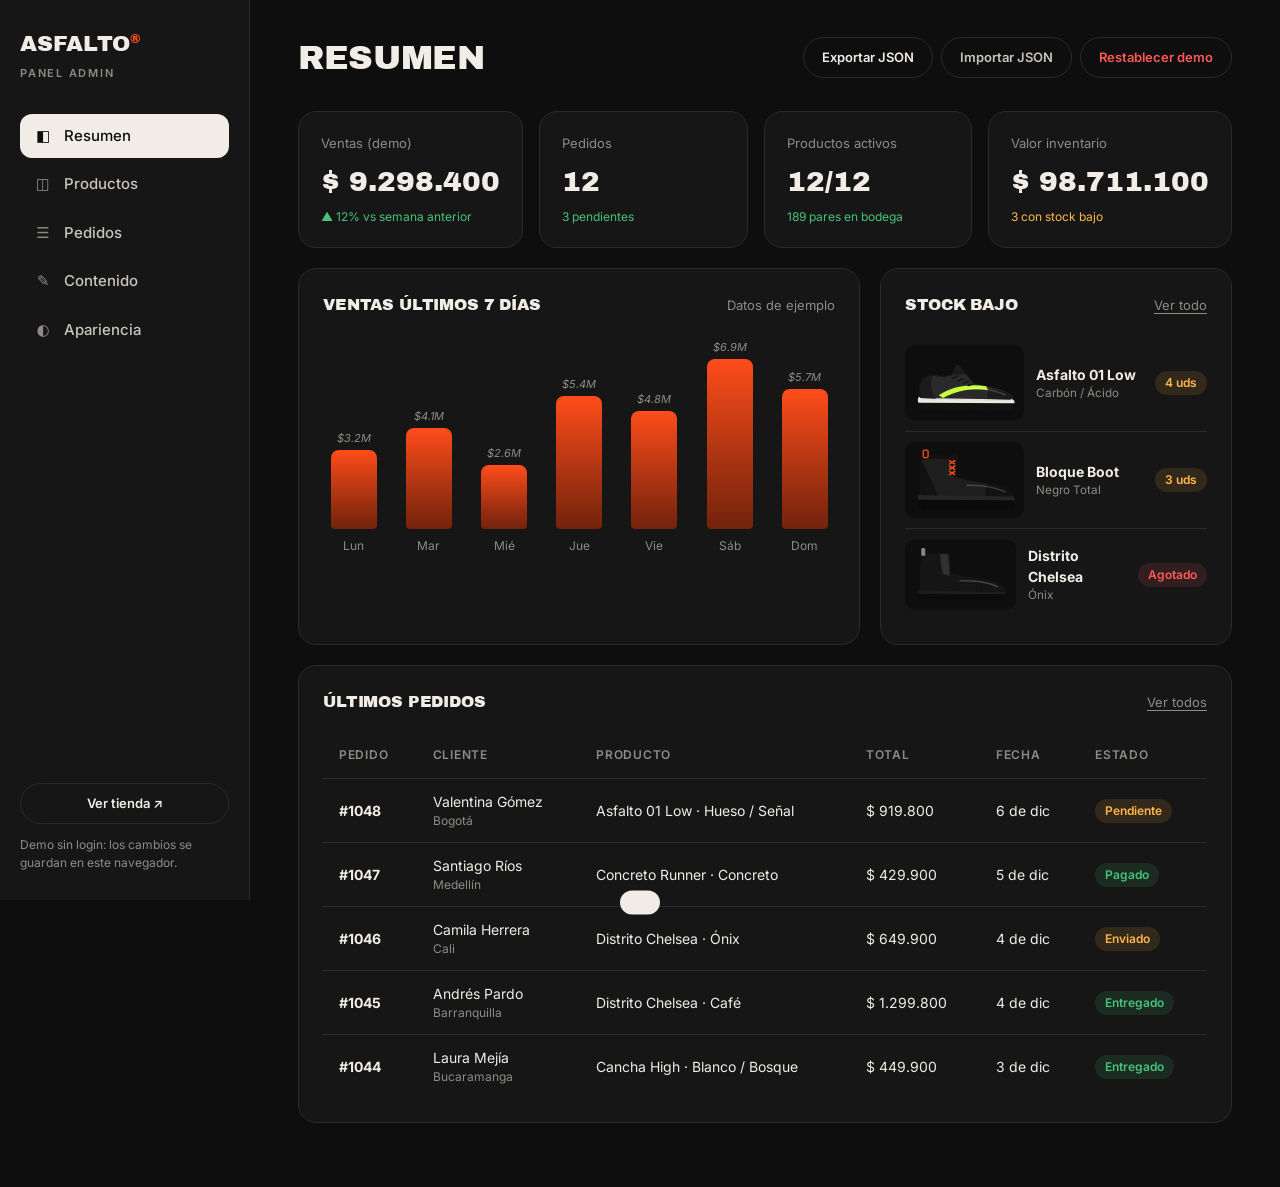
==== admin/index.html @ 57d7c0d7 "Tienda ASFALTO: catálogo, carrito y panel admin demo Tienda estática de calzado urbano con precios e" ====
<!doctype html>
<html lang="es">
<head>
  <meta charset="utf-8">
  <meta name="viewport" content="width=device-width, initial-scale=1">
  <title>Panel admin — ASFALTO</title>
  <meta name="robots" content="noindex">
  <link rel="preconnect" href="https://fonts.googleapis.com">
  <link href="https://fonts.googleapis.com/css2?family=Archivo+Black&family=Inter:wght@400;500;600;700&display=swap" rel="stylesheet">
  <link rel="stylesheet" href="admin.css">
</head>
<body>
  <aside class="side">
    <a href="../" class="logo" id="brandLogo">ASFALTO<span>®</span></a>
    <span class="side-tag">Panel admin</span>
    <nav class="side-nav" id="sideNav">
      <button data-view="dash" aria-current="true"><i>◧</i>Resumen</button>
      <button data-view="products"><i>◫</i>Productos</button>
      <button data-view="orders"><i>☰</i>Pedidos</button>
      <button data-view="content"><i>✎</i>Contenido</button>
      <button data-view="look"><i>◐</i>Apariencia</button>
    </nav>
    <div class="side-foot">
      <a href="../" target="_blank" class="btn btn-ghost full">Ver tienda ↗</a>
      <p>Demo sin login: los cambios se guardan en este navegador.</p>
    </div>
  </aside>

  <div class="main">
    <header class="top">
      <h1 id="viewTitle">Resumen</h1>
      <div class="top-actions">
        <button class="btn btn-ghost" id="exportBtn">Exportar JSON</button>
        <label class="btn btn-ghost">Importar JSON<input type="file" id="importFile" accept="application/json" hidden></label>
        <button class="btn btn-ghost danger" id="resetBtn">Restablecer demo</button>
      </div>
    </header>

    <!-- Resumen -->
    <section class="view" id="view-dash">
      <div class="kpis" id="kpis"></div>
      <div class="two">
        <div class="panel">
          <div class="panel-head"><h2>Ventas últimos 7 días</h2><span class="muted small">Datos de ejemplo</span></div>
          <div class="bars" id="salesChart"></div>
        </div>
        <div class="panel">
          <div class="panel-head"><h2>Stock bajo</h2><button class="link" data-view="products">Ver todo</button></div>
          <ul class="mini-list" id="lowStock"></ul>
        </div>
      </div>
      <div class="panel">
        <div class="panel-head"><h2>Últimos pedidos</h2><button class="link" data-view="orders">Ver todos</button></div>
        <div class="table-wrap"><table class="table" id="recentOrders"></table></div>
      </div>
    </section>

    <!-- Productos -->
    <section class="view" id="view-products" hidden>
      <div class="toolbar">
        <input type="search" id="pSearch" placeholder="Buscar producto, color o material">
        <select id="pCatFilter"><option value="">Todas las categorías</option></select>
        <button class="btn btn-primary" id="newProduct">+ Nuevo producto</button>
      </div>
      <div class="panel flush"><div class="table-wrap"><table class="table" id="productTable"></table></div></div>
    </section>

    <!-- Pedidos -->
    <section class="view" id="view-orders" hidden>
      <div class="panel flush"><div class="table-wrap"><table class="table" id="orderTable"></table></div></div>
      <p class="muted small note">Pedidos de demostración. Con una pasarela real (Wompi, PayU, Mercado Pago) llegarían aquí automáticamente.</p>
    </section>

    <!-- Contenido -->
    <section class="view" id="view-content" hidden>
      <form class="panel form" id="contentForm">
        <h2>Barra de anuncio</h2>
        <label>Texto<input name="announce"></label>
        <div class="row">
          <label>Envío gratis desde (COP)<input name="freeShip" type="number" min="0" step="1000"></label>
          <label>Cuotas sin interés<input name="installments" type="number" min="1" max="36"></label>
        </div>

        <h2>Portada (hero)</h2>
        <label>Texto pequeño superior<input name="heroEyebrow"></label>
        <label>Título <small>Encierra una palabra entre *asteriscos* para resaltarla</small><input name="heroTitle"></label>
        <label>Descripción<textarea name="heroLead" rows="3"></textarea></label>
        <label>Producto destacado<select name="heroProduct" class="product-select"></select></label>

        <h2>Bloque editorial</h2>
        <label>Texto pequeño superior<input name="editorialEyebrow"></label>
        <label>Título<input name="editorialTitle"></label>
        <label>Texto<textarea name="editorialText" rows="3"></textarea></label>
        <label>Producto<select name="editorialProduct" class="product-select"></select></label>

        <h2>Footer</h2>
        <label>Descripción de marca<textarea name="footerText" rows="2"></textarea></label>
        <div class="form-actions"><button class="btn btn-primary">Guardar contenido</button></div>
      </form>
    </section>

    <!-- Apariencia -->
    <section class="view" id="view-look" hidden>
      <form class="panel form" id="lookForm">
        <h2>Marca</h2>
        <label>Nombre de la tienda<input name="brand" required></label>
        <h2>Color de acento</h2>
        <div class="accent-row">
          <input type="color" name="accent" id="accentInput">
          <div class="presets" id="presets"></div>
        </div>
        <div class="accent-preview" id="accentPreview">
          <span class="ap-bar">Barra de anuncio</span>
          <span class="ap-btn">Comprar ahora</span>
          <span class="ap-badge">-20%</span>
        </div>
        <div class="form-actions"><button class="btn btn-primary">Guardar apariencia</button></div>
      </form>
    </section>
  </div>

  <!-- Editor de producto -->
  <dialog class="editor" id="editor">
    <form id="productForm">
      <header class="editor-head">
        <h2 id="editorTitle">Editar producto</h2>
        <button type="button" class="x" data-close aria-label="Cerrar">✕</button>
      </header>
      <div class="editor-body">
        <div class="editor-preview">
          <div class="preview-art" id="previewArt"></div>
          <p class="preview-name" id="previewName"></p>
          <p class="preview-price" id="previewPrice"></p>
          <label class="switch"><input type="checkbox" name="active"> Visible en la tienda</label>
        </div>
        <div class="editor-fields">
          <fieldset>
            <legend>Información</legend>
            <div class="row">
              <label>Nombre<input name="name" required></label>
              <label>Color / variante<input name="colorway" required></label>
            </div>
            <div class="row">
              <label>Categoría<select name="cat"><option value="tenis">Tenis</option><option value="altos">Altos</option><option value="botas">Botas</option><option value="chelsea">Chelsea</option></select></label>
              <label>Etiqueta <small>opcional</small><input name="tag" placeholder="Nuevo, Drop 07…"></label>
            </div>
            <label>Descripción<textarea name="desc" rows="3"></textarea></label>
            <label>Materiales<input name="material" placeholder="Cuero plena flor · suela de caucho"></label>
          </fieldset>

          <fieldset>
            <legend>Precio e inventario</legend>
            <div class="row three">
              <label>Precio (COP)<input name="price" type="number" min="0" step="100" required></label>
              <label>Precio anterior <small>oferta</small><input name="was" type="number" min="0" step="100"></label>
              <label>Stock<input name="stock" type="number" min="0" required></label>
            </div>
            <p class="field-label">Tallas disponibles (COL)</p>
            <div class="size-picks" id="sizePicks"></div>
          </fieldset>

          <fieldset>
            <legend>Imagen</legend>
            <div class="row">
              <label>Subir foto <small>PNG sin fondo ideal</small><input type="file" id="imgFile" accept="image/*"></label>
              <label>…o URL de imagen<input name="img" placeholder="https://…/zapato.png"></label>
            </div>
            <button type="button" class="link" id="clearImg">Quitar imagen y usar ilustración</button>
            <div class="row">
              <label>Silueta de ilustración<select name="type"><option value="low">Tenis bajo</option><option value="high">Tenis alto</option><option value="boot">Bota</option><option value="chelsea">Chelsea</option></select></label>
            </div>
            <p class="field-label">Colores de la ilustración</p>
            <div class="colors" id="colorPicks"></div>
          </fieldset>

          <fieldset>
            <legend>Reseñas</legend>
            <div class="row">
              <label>Calificación<input name="rating" type="number" min="0" max="5" step="0.1"></label>
              <label>Nº de reseñas<input name="reviews" type="number" min="0"></label>
            </div>
          </fieldset>
        </div>
      </div>
      <footer class="editor-foot">
        <button type="button" class="btn btn-ghost danger" id="deleteProduct">Eliminar</button>
        <span class="spacer"></span>
        <button type="button" class="btn btn-ghost" data-close>Cancelar</button>
        <button class="btn btn-primary">Guardar producto</button>
      </footer>
    </form>
  </dialog>

  <div class="toast" id="toast" role="status"></div>

  <script src="../data.js"></script>
  <script src="../shoes.js"></script>
  <script src="admin.js"></script>
</body>
</html>
---- admin/admin.css ----
:root {
  --bg: #0e0e0e;
  --surface: #161616;
  --surface-2: #1f1f1f;
  --line: #2a2a2a;
  --ink: #f1ede6;
  --muted: #8f8b84;
  --accent: #ff4d1a;
  --ok: #46c37b;
  --warn: #ffb648;
  --danger: #ff5a5a;
  --display: 'Archivo Black', Impact, sans-serif;
  --body: 'Inter', system-ui, sans-serif;
}
* { box-sizing: border-box; margin: 0; padding: 0; }
body { display: grid; grid-template-columns: 250px 1fr; min-height: 100vh; background: var(--bg); color: var(--ink); font: 400 15px/1.5 var(--body); -webkit-font-smoothing: antialiased; }
a { color: inherit; text-decoration: none; }
button, input, select, textarea { font: inherit; color: inherit; }
button { background: none; border: 0; cursor: pointer; }
ul { list-style: none; }
h1, h2 { font-family: var(--display); font-weight: 400; text-transform: uppercase; letter-spacing: -.01em; }
.muted { color: var(--muted); }
.small { font-size: 13px; }
:focus-visible { outline: 2px solid var(--accent); outline-offset: 2px; }

.btn { display: inline-flex; align-items: center; justify-content: center; gap: 6px; padding: 10px 18px; border-radius: 999px; font-size: 13px; font-weight: 600; white-space: nowrap; transition: border-color .2s, opacity .2s; }
.btn-primary { background: var(--accent); color: #0e0e0e; }
.btn-primary:hover { opacity: .9; }
.btn-ghost { border: 1px solid var(--line); cursor: pointer; }
.btn-ghost:hover { border-color: var(--ink); }
.danger { color: var(--danger); }
.full { width: 100%; }
.link { color: var(--muted); font-size: 13px; text-decoration: underline; text-underline-offset: 3px; }
.link:hover { color: var(--ink); }

/* Sidebar */
.side { position: sticky; top: 0; height: 100vh; display: flex; flex-direction: column; padding: 28px 20px; border-right: 1px solid var(--line); background: var(--surface); }
.logo { font-family: var(--display); font-size: 22px; }
.logo span { color: var(--accent); font-size: .6em; vertical-align: super; }
.side-tag { font-size: 11px; font-weight: 600; letter-spacing: .16em; text-transform: uppercase; color: var(--muted); margin: 4px 0 32px; }
.side-nav { display: flex; flex-direction: column; gap: 4px; }
.side-nav button { display: flex; align-items: center; gap: 12px; padding: 11px 14px; border-radius: 12px; text-align: left; font-weight: 500; color: #c9c5be; }
.side-nav button i { font-style: normal; width: 18px; text-align: center; color: var(--muted); }
.side-nav button:hover { background: var(--surface-2); }
.side-nav button[aria-current="true"] { background: var(--ink); color: #0e0e0e; }
.side-nav button[aria-current="true"] i { color: #0e0e0e; }
.side-foot { margin-top: auto; display: grid; gap: 12px; }
.side-foot p { font-size: 12px; color: var(--muted); }

/* Main */
.main { min-width: 0; padding: 32px clamp(20px, 4vw, 48px) 64px; }
.top { display: flex; justify-content: space-between; align-items: center; gap: 16px; flex-wrap: wrap; margin-bottom: 28px; }
.top h1 { font-size: 34px; }
.top-actions { display: flex; gap: 8px; flex-wrap: wrap; }
.view { display: grid; gap: 20px; }
.view[hidden] { display: none; }
.panel { padding: 24px; border-radius: 18px; background: var(--surface); border: 1px solid var(--line); min-width: 0; }
.panel.flush { padding: 0; overflow: hidden; }
.panel-head { display: flex; justify-content: space-between; align-items: baseline; margin-bottom: 18px; }
.panel h2 { font-size: 16px; }
.two { display: grid; grid-template-columns: 1.6fr 1fr; gap: 20px; }
.note { margin-top: -6px; }

/* KPIs */
.kpis { display: grid; grid-template-columns: repeat(4, 1fr); gap: 16px; }
.kpi { padding: 20px 22px; border-radius: 18px; background: var(--surface); border: 1px solid var(--line); }
.kpi span { font-size: 13px; color: var(--muted); }
.kpi b { display: block; font-family: var(--display); font-weight: 400; font-size: 28px; margin: 6px 0 2px; }
.kpi small { font-size: 12px; color: var(--ok); }
.kpi small.down { color: var(--warn); }

/* Gráfico */
.bars { display: flex; align-items: flex-end; gap: 14px; height: 220px; padding-top: 20px; }
.bar { flex: 1; display: flex; flex-direction: column; align-items: center; gap: 8px; height: 100%; justify-content: flex-end; }
.bar i { display: block; width: 100%; max-width: 46px; border-radius: 8px 8px 4px 4px; background: linear-gradient(var(--accent), color-mix(in srgb, var(--accent) 45%, #000)); position: relative; }
.bar i::after { content: attr(data-v); position: absolute; top: -20px; left: 50%; transform: translateX(-50%); font-size: 11px; color: var(--muted); white-space: nowrap; }
.bar span { font-size: 12px; color: var(--muted); }

.mini-list li { display: flex; align-items: center; gap: 12px; padding: 10px 0; border-bottom: 1px solid var(--line); font-size: 14px; }
.mini-list li:last-child { border: 0; }
.mini-list .thumb { width: 52px; }
.mini-list div { flex: 1; min-width: 0; }
.mini-list small { display: block; color: var(--muted); }

/* Tablas */
.table-wrap { overflow-x: auto; }
.table { width: 100%; border-collapse: collapse; font-size: 14px; }
.table th { text-align: left; font-size: 12px; font-weight: 600; letter-spacing: .06em; text-transform: uppercase; color: var(--muted); padding: 14px 16px; border-bottom: 1px solid var(--line); white-space: nowrap; }
.table td { padding: 12px 16px; border-bottom: 1px solid var(--line); vertical-align: middle; }
.table tr:last-child td { border-bottom: 0; }
.table tbody tr:hover { background: #1a1a1a; }
.table small { display: block; color: var(--muted); font-size: 12px; }
.thumb { width: 64px; padding: 6px; border-radius: 10px; background: var(--bg); flex: none; }
.thumb svg, .thumb img { width: 100%; display: block; }
.cell-product { display: flex; align-items: center; gap: 14px; min-width: 220px; }
.pill { display: inline-block; padding: 3px 10px; border-radius: 99px; font-size: 12px; font-weight: 600; background: var(--surface-2); white-space: nowrap; }
.pill.ok { color: var(--ok); background: rgba(70,195,123,.12); }
.pill.warn { color: var(--warn); background: rgba(255,182,72,.12); }
.pill.bad { color: var(--danger); background: rgba(255,90,90,.12); }
.actions { display: flex; gap: 6px; justify-content: flex-end; }
.actions button { padding: 6px 12px; border-radius: 8px; border: 1px solid var(--line); font-size: 12px; font-weight: 600; }
.actions button:hover { border-color: var(--ink); }
.table select { padding: 6px 10px; border-radius: 8px; background: var(--bg); border: 1px solid var(--line); font-size: 13px; }

/* Toggle */
.toggle { position: relative; width: 40px; height: 22px; border-radius: 99px; background: #3a3a3a; transition: background .2s; }
.toggle::after { content: ''; position: absolute; top: 3px; left: 3px; width: 16px; height: 16px; border-radius: 50%; background: var(--ink); transition: transform .2s; }
.toggle[aria-pressed="true"] { background: var(--ok); }
.toggle[aria-pressed="true"]::after { transform: translateX(18px); }

/* Toolbar */
.toolbar { display: flex; gap: 10px; flex-wrap: wrap; }
.toolbar input, .toolbar select { padding: 10px 16px; border-radius: 999px; border: 1px solid var(--line); background: var(--surface); font-size: 14px; }
.toolbar input { flex: 1; min-width: 200px; }

/* Formularios */
.form { display: grid; gap: 16px; max-width: 820px; }
.form h2 { font-size: 15px; margin-top: 12px; padding-top: 20px; border-top: 1px solid var(--line); }
.form h2:first-child { margin-top: 0; padding-top: 0; border: 0; }
label { display: grid; gap: 6px; font-size: 13px; font-weight: 600; color: #c9c5be; }
label small { font-weight: 400; color: var(--muted); }
input:not([type=checkbox]):not([type=color]):not([type=file]), select, textarea { width: 100%; padding: 11px 14px; border-radius: 10px; border: 1px solid var(--line); background: var(--bg); font-size: 14px; font-weight: 400; }
input:focus, select:focus, textarea:focus { outline: none; border-color: var(--ink); }
input[type=file] { font-size: 13px; font-weight: 400; color: var(--muted); }
textarea { resize: vertical; }
.row { display: grid; grid-template-columns: 1fr 1fr; gap: 14px; }
.row.three { grid-template-columns: repeat(3, 1fr); }
.form-actions { display: flex; justify-content: flex-end; padding-top: 8px; }
.field-label { font-size: 13px; font-weight: 600; color: #c9c5be; }

.accent-row { display: flex; gap: 16px; align-items: center; flex-wrap: wrap; }
input[type=color] { width: 56px; height: 56px; border: 1px solid var(--line); border-radius: 14px; background: var(--bg); padding: 4px; cursor: pointer; }
.presets { display: flex; gap: 8px; }
.presets button { width: 34px; height: 34px; border-radius: 50%; border: 2px solid var(--surface); box-shadow: 0 0 0 1px var(--line); }
.accent-preview { display: flex; gap: 12px; flex-wrap: wrap; align-items: center; padding: 20px; border-radius: 14px; background: var(--bg); }
.accent-preview span { padding: 8px 16px; font-size: 13px; font-weight: 600; color: #0e0e0e; background: var(--preview, var(--accent)); }
.ap-bar { border-radius: 6px; }
.ap-btn { border-radius: 99px; }
.ap-badge { border-radius: 99px; font-size: 11px !important; }

/* Editor de producto */
.editor { margin: auto; width: min(1100px, calc(100% - 24px)); max-height: calc(100% - 24px); border: 1px solid var(--line); border-radius: 22px; background: var(--surface); color: var(--ink); }
.editor::backdrop { background: rgba(0,0,0,.72); backdrop-filter: blur(4px); }
.editor form { display: flex; flex-direction: column; max-height: calc(100vh - 24px); }
.editor-head, .editor-foot { display: flex; align-items: center; gap: 10px; padding: 18px 24px; border-bottom: 1px solid var(--line); }
.editor-head h2 { font-size: 18px; flex: 1; }
.editor-foot { border-top: 1px solid var(--line); border-bottom: 0; }
.spacer { flex: 1; }
.x { width: 36px; height: 36px; border-radius: 50%; border: 1px solid var(--line); }
.editor-body { display: grid; grid-template-columns: 320px 1fr; overflow: auto; }
.editor-preview { position: sticky; top: 0; align-self: start; padding: 24px; display: grid; gap: 8px; }
.preview-art { display: grid; place-items: center; aspect-ratio: 1; padding: 24px; border-radius: 16px; background: radial-gradient(circle at 50% 60%, #2f2f2f, var(--bg) 75%); }
.preview-art svg, .preview-art img { width: 100%; max-height: 100%; object-fit: contain; transform: rotate(-8deg); filter: drop-shadow(0 18px 14px rgba(0,0,0,.55)); }
.preview-name { font-weight: 600; margin-top: 8px; }
.preview-price { color: var(--muted); }
.switch { display: flex; align-items: center; gap: 10px; margin-top: 8px; font-weight: 500; }
.switch input { width: 18px; height: 18px; accent-color: var(--accent); }
.editor-fields { padding: 8px 24px 24px 0; display: grid; gap: 4px; }
fieldset { border: 0; border-top: 1px solid var(--line); padding: 20px 0 8px; display: grid; gap: 14px; }
fieldset:first-child { border: 0; }
legend { font-family: var(--display); font-size: 13px; text-transform: uppercase; letter-spacing: .04em; padding-right: 10px; }
.size-picks { display: flex; flex-wrap: wrap; gap: 6px; }
.size-picks label { display: block; }
.size-picks input { position: absolute; opacity: 0; pointer-events: none; }
.size-picks span { display: grid; place-items: center; width: 46px; height: 38px; border-radius: 9px; border: 1px solid var(--line); font-weight: 500; cursor: pointer; }
.size-picks input:checked + span { background: var(--ink); color: #0e0e0e; border-color: var(--ink); }
.size-picks input:focus-visible + span { outline: 2px solid var(--accent); }
.colors { display: grid; grid-template-columns: repeat(6, 1fr); gap: 10px; }
.colors label { font-size: 11px; font-weight: 500; text-align: center; justify-items: center; }
.colors input[type=color] { width: 44px; height: 44px; border-radius: 50%; }

.toast { position: fixed; left: 50%; bottom: 24px; z-index: 50; transform: translate(-50%, 160%); padding: 12px 20px; border-radius: 999px; background: var(--ink); color: #0e0e0e; font-size: 14px; font-weight: 600; transition: transform .3s; pointer-events: none; }
.toast.show { transform: translate(-50%, 0); }
.toast.err { background: var(--danger); }

@media (max-width: 1100px) {
  .kpis { grid-template-columns: repeat(2, 1fr); }
  .two { grid-template-columns: 1fr; }
  .editor-body { grid-template-columns: 1fr; }
  .editor-preview { position: static; grid-template-columns: 140px 1fr; align-items: center; }
  .editor-preview .preview-art { grid-row: span 3; }
  .editor-fields { padding: 0 24px 24px; }
}
@media (max-width: 760px) {
  body { grid-template-columns: 1fr; }
  .side { position: sticky; z-index: 10; height: auto; padding: 14px 16px; flex-direction: row; align-items: center; gap: 12px; overflow-x: auto; }
  .side-tag, .side-foot { display: none; }
  .side-nav { flex-direction: row; }
  .side-nav button { padding: 8px 12px; white-space: nowrap; }
  .side-nav button i { display: none; }
  .main { padding: 20px 16px 48px; }
  .row, .row.three { grid-template-columns: 1fr; }
  .colors { grid-template-columns: repeat(3, 1fr); }
  .kpis { grid-template-columns: 1fr 1fr; }
  .kpi b { font-size: 20px; }
}
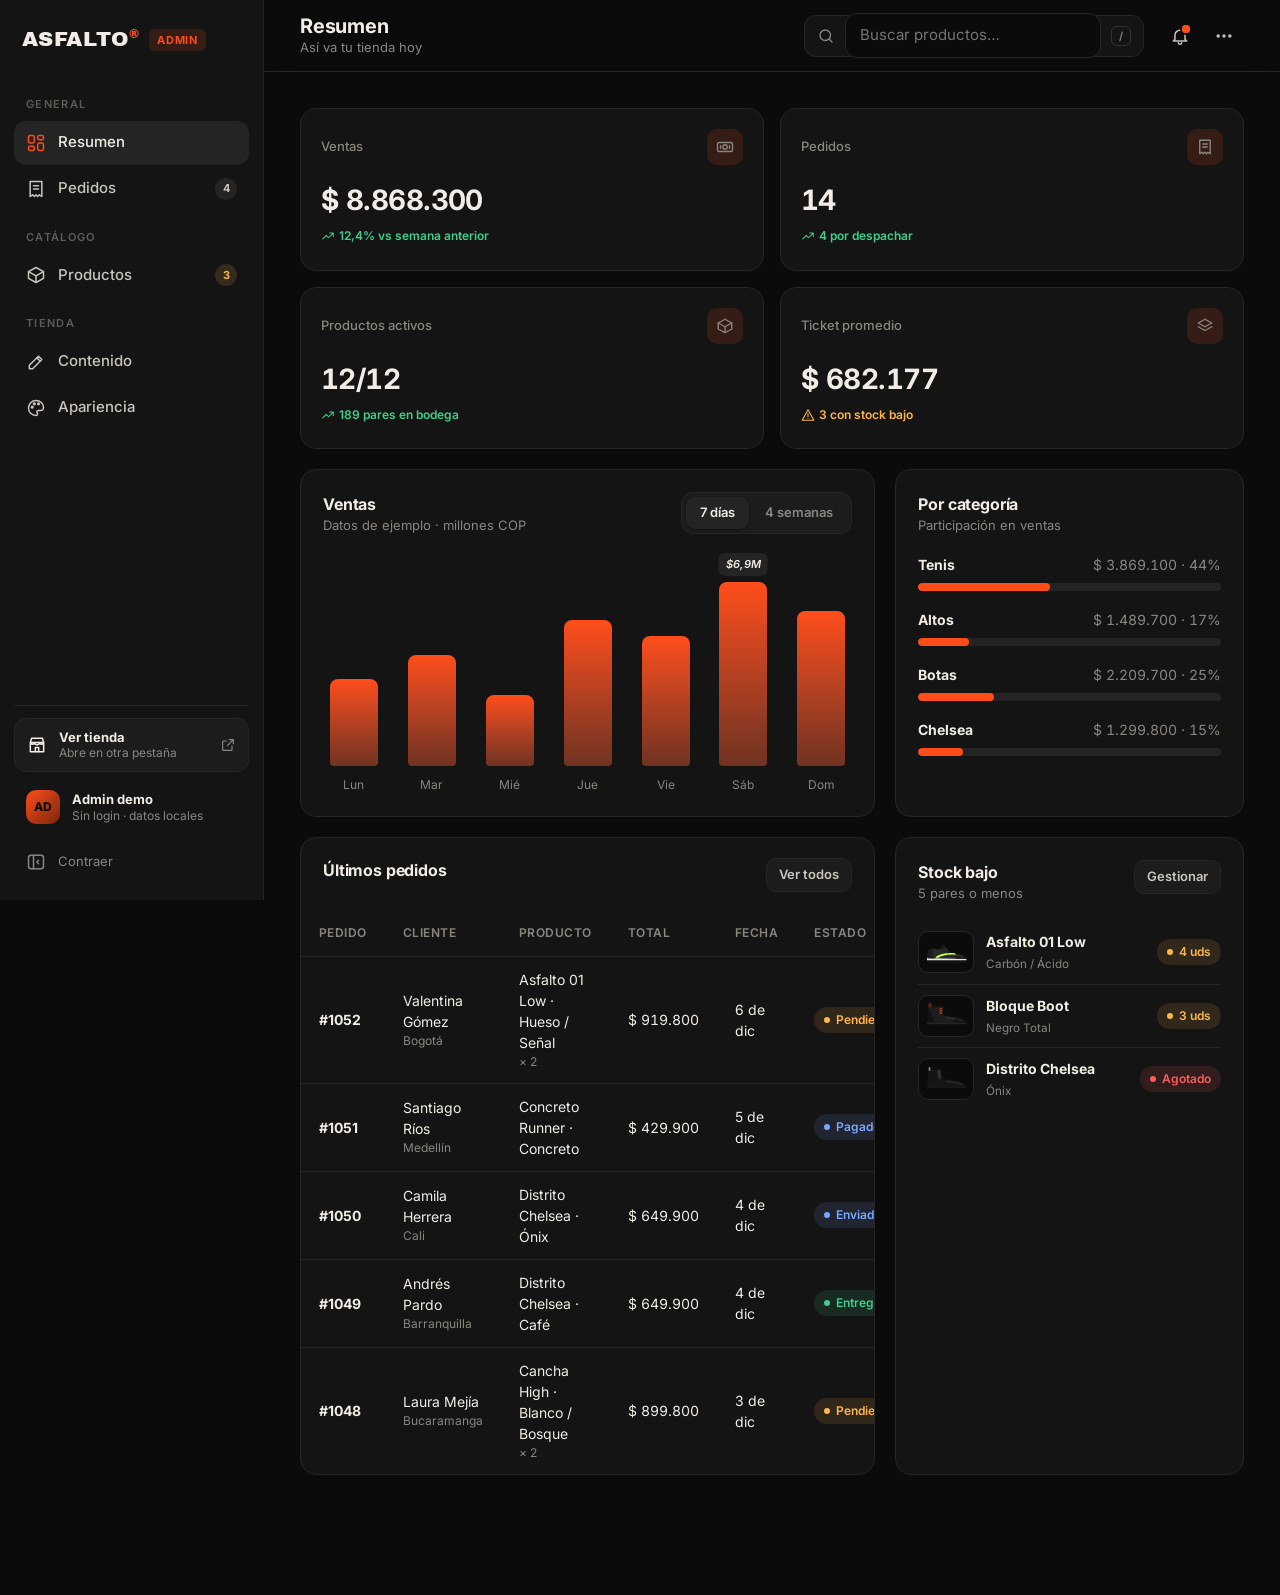
==== commit 43f6cfc1: "Admin: dashboard profesional y totalmente responsive Sidebar completa en PC (contraíble), riel de íc" ====
--- a/admin/index.html
+++ b/admin/index.html
@@ -2,7 +2,8 @@
 <html lang="es">
 <head>
   <meta charset="utf-8">
-  <meta name="viewport" content="width=device-width, initial-scale=1">
+  <meta name="viewport" content="width=device-width, initial-scale=1, viewport-fit=cover">
+  <meta name="theme-color" content="#0e0e0e">
   <title>Panel admin — ASFALTO</title>
   <meta name="robots" content="noindex">
   <link rel="preconnect" href="https://fonts.googleapis.com">
@@ -10,188 +11,338 @@
   <link rel="stylesheet" href="admin.css">
 </head>
 <body>
-  <aside class="side">
-    <a href="../" class="logo" id="brandLogo">ASFALTO<span>®</span></a>
-    <span class="side-tag">Panel admin</span>
-    <nav class="side-nav" id="sideNav">
-      <button data-view="dash" aria-current="true"><i>◧</i>Resumen</button>
-      <button data-view="products"><i>◫</i>Productos</button>
-      <button data-view="orders"><i>☰</i>Pedidos</button>
-      <button data-view="content"><i>✎</i>Contenido</button>
-      <button data-view="look"><i>◐</i>Apariencia</button>
+  <svg width="0" height="0" style="position:absolute" aria-hidden="true">
+    <defs>
+      <symbol id="i-dash" viewBox="0 0 24 24"><rect x="3" y="3" width="7" height="9" rx="2"/><rect x="14" y="3" width="7" height="5" rx="2"/><rect x="14" y="12" width="7" height="9" rx="2"/><rect x="3" y="16" width="7" height="5" rx="2"/></symbol>
+      <symbol id="i-box" viewBox="0 0 24 24"><path d="M21 8l-9-5-9 5 9 5 9-5z"/><path d="M3 8v8l9 5 9-5V8M12 13v8"/></symbol>
+      <symbol id="i-receipt" viewBox="0 0 24 24"><path d="M5 3h14v18l-3-2-2 2-2-2-2 2-2-2-3 2V3z"/><path d="M9 8h6M9 12h6"/></symbol>
+      <symbol id="i-edit" viewBox="0 0 24 24"><path d="M4 20h4L19 9l-4-4L4 16v4z"/><path d="M13 7l4 4"/></symbol>
+      <symbol id="i-palette" viewBox="0 0 24 24"><path d="M12 3a9 9 0 100 18c1.5 0 2-1 2-2s-1-1.5-1-2.5 1-1.5 2-1.5h2a4 4 0 004-4c0-4.4-4-8-9-8z"/><circle cx="7.5" cy="11" r="1"/><circle cx="10" cy="7" r="1"/><circle cx="15" cy="7" r="1"/></symbol>
+      <symbol id="i-store" viewBox="0 0 24 24"><path d="M4 9l1.5-5h13L20 9M4 9h16v11H4zM4 9a2.7 2.7 0 005.3 0 2.7 2.7 0 005.4 0A2.7 2.7 0 0020 9"/><path d="M10 20v-5h4v5"/></symbol>
+      <symbol id="i-bell" viewBox="0 0 24 24"><path d="M6 16V11a6 6 0 0112 0v5l2 2H4l2-2zM10 20a2 2 0 004 0"/></symbol>
+      <symbol id="i-menu" viewBox="0 0 24 24"><path d="M4 7h16M4 12h16M4 17h10"/></symbol>
+      <symbol id="i-search" viewBox="0 0 24 24"><circle cx="11" cy="11" r="7"/><path d="M20 20l-4-4"/></symbol>
+      <symbol id="i-more" viewBox="0 0 24 24"><circle cx="5" cy="12" r="1.2"/><circle cx="12" cy="12" r="1.2"/><circle cx="19" cy="12" r="1.2"/></symbol>
+      <symbol id="i-download" viewBox="0 0 24 24"><path d="M12 4v11M7 10l5 5 5-5M5 20h14"/></symbol>
+      <symbol id="i-upload" viewBox="0 0 24 24"><path d="M12 20V9M7 14l5-5 5 5M5 4h14"/></symbol>
+      <symbol id="i-reset" viewBox="0 0 24 24"><path d="M4 12a8 8 0 108-8H8"/><path d="M10 1L7 4l3 3"/></symbol>
+      <symbol id="i-plus" viewBox="0 0 24 24"><path d="M12 5v14M5 12h14"/></symbol>
+      <symbol id="i-x" viewBox="0 0 24 24"><path d="M6 6l12 12M18 6L6 18"/></symbol>
+      <symbol id="i-check" viewBox="0 0 24 24"><path d="M5 12l5 5 9-10"/></symbol>
+      <symbol id="i-alert" viewBox="0 0 24 24"><path d="M12 3l10 18H2L12 3z"/><path d="M12 10v5M12 18v.01"/></symbol>
+      <symbol id="i-collapse" viewBox="0 0 24 24"><rect x="3" y="4" width="18" height="16" rx="3"/><path d="M9 4v16M15 10l-2 2 2 2"/></symbol>
+      <symbol id="i-cash" viewBox="0 0 24 24"><rect x="2" y="6" width="20" height="12" rx="2"/><circle cx="12" cy="12" r="3"/><path d="M6 10v4M18 10v4"/></symbol>
+      <symbol id="i-layers" viewBox="0 0 24 24"><path d="M12 3l9 5-9 5-9-5 9-5z"/><path d="M3 13l9 5 9-5"/></symbol>
+      <symbol id="i-copy" viewBox="0 0 24 24"><rect x="8" y="8" width="12" height="12" rx="2"/><path d="M16 8V5a1 1 0 00-1-1H5a1 1 0 00-1 1v10a1 1 0 001 1h3"/></symbol>
+      <symbol id="i-trash" viewBox="0 0 24 24"><path d="M4 7h16M10 11v6M14 11v6M6 7l1 13h10l1-13M9 7V4h6v3"/></symbol>
+      <symbol id="i-image" viewBox="0 0 24 24"><rect x="3" y="4" width="18" height="16" rx="2"/><circle cx="9" cy="10" r="2"/><path d="M21 16l-5-5-9 9"/></symbol>
+      <symbol id="i-external" viewBox="0 0 24 24"><path d="M14 4h6v6M20 4l-9 9M18 14v5a1 1 0 01-1 1H5a1 1 0 01-1-1V7a1 1 0 011-1h5"/></symbol>
+      <symbol id="i-trend" viewBox="0 0 24 24"><path d="M3 17l6-6 4 4 8-8M15 7h6v6"/></symbol>
+    </defs>
+  </svg>
+
+  <!-- Sidebar: completa en PC, riel de íconos en tablet, cajón deslizable en móvil -->
+  <aside class="sidebar" id="sidebar" aria-label="Navegación del panel">
+    <div class="sb-brand">
+      <a href="../" class="logo" id="brandLogo">ASFALTO<span>®</span></a>
+      <span class="sb-badge">Admin</span>
+      <button class="icon-btn sb-close" data-drawer="close" aria-label="Cerrar menú"><svg><use href="#i-x"/></svg></button>
+    </div>
+
+    <nav class="sb-nav" id="sideNav">
+      <p class="sb-label">General</p>
+      <button data-view="dash" title="Resumen"><svg><use href="#i-dash"/></svg><span>Resumen</span></button>
+      <button data-view="orders" title="Pedidos"><svg><use href="#i-receipt"/></svg><span>Pedidos</span><em class="count" id="navOrders"></em></button>
+      <p class="sb-label">Catálogo</p>
+      <button data-view="products" title="Productos"><svg><use href="#i-box"/></svg><span>Productos</span><em class="count warn" id="navStock"></em></button>
+      <p class="sb-label">Tienda</p>
+      <button data-view="content" title="Contenido"><svg><use href="#i-edit"/></svg><span>Contenido</span></button>
+      <button data-view="look" title="Apariencia"><svg><use href="#i-palette"/></svg><span>Apariencia</span></button>
     </nav>
-    <div class="side-foot">
-      <a href="../" target="_blank" class="btn btn-ghost full">Ver tienda ↗</a>
-      <p>Demo sin login: los cambios se guardan en este navegador.</p>
+
+    <div class="sb-foot">
+      <a href="../" target="_blank" class="sb-store" title="Ver tienda">
+        <svg><use href="#i-store"/></svg>
+        <span><b>Ver tienda</b><small>Abre en otra pestaña</small></span>
+        <svg class="ext"><use href="#i-external"/></svg>
+      </a>
+      <div class="sb-user">
+        <span class="avatar">AD</span>
+        <span><b>Admin demo</b><small>Sin login · datos locales</small></span>
+      </div>
+      <button class="sb-collapse" id="collapseBtn" title="Contraer menú"><svg><use href="#i-collapse"/></svg><span>Contraer</span></button>
     </div>
   </aside>
-
-  <div class="main">
-    <header class="top">
-      <h1 id="viewTitle">Resumen</h1>
-      <div class="top-actions">
-        <button class="btn btn-ghost" id="exportBtn">Exportar JSON</button>
-        <label class="btn btn-ghost">Importar JSON<input type="file" id="importFile" accept="application/json" hidden></label>
-        <button class="btn btn-ghost danger" id="resetBtn">Restablecer demo</button>
+  <div class="drawer-scrim" id="drawerScrim" data-drawer="close"></div>
+
+  <div class="shell">
+    <header class="topbar">
+      <button class="icon-btn hamburger" data-drawer="open" aria-label="Abrir menú"><svg><use href="#i-menu"/></svg></button>
+      <div class="tb-title">
+        <h1 id="viewTitle">Resumen</h1>
+        <p id="viewSub"></p>
+      </div>
+      <label class="tb-search">
+        <svg><use href="#i-search"/></svg>
+        <span class="sr-only">Buscar productos</span>
+        <input id="globalSearch" type="search" placeholder="Buscar productos…" autocomplete="off">
+        <kbd>/</kbd>
+      </label>
+      <div class="tb-actions">
+        <div class="pop-wrap">
+          <button class="icon-btn" id="bellBtn" aria-label="Notificaciones" aria-expanded="false" aria-controls="bellPop"><svg><use href="#i-bell"/></svg><i class="ping" id="bellDot" hidden></i></button>
+          <div class="popover" id="bellPop" hidden>
+            <p class="pop-title">Notificaciones</p>
+            <ul id="bellList"></ul>
+          </div>
+        </div>
+        <div class="pop-wrap">
+          <button class="icon-btn" id="moreBtn" aria-label="Más acciones" aria-expanded="false" aria-controls="morePop"><svg><use href="#i-more"/></svg></button>
+          <div class="popover menu" id="morePop" hidden>
+            <button id="exportBtn"><svg><use href="#i-download"/></svg>Exportar datos (JSON)</button>
+            <label><svg><use href="#i-upload"/></svg>Importar datos (JSON)<input type="file" id="importFile" accept="application/json" hidden></label>
+            <hr>
+            <button id="resetBtn" class="danger"><svg><use href="#i-reset"/></svg>Restablecer demo</button>
+          </div>
+        </div>
       </div>
     </header>
 
-    <!-- Resumen -->
-    <section class="view" id="view-dash">
-      <div class="kpis" id="kpis"></div>
-      <div class="two">
-        <div class="panel">
-          <div class="panel-head"><h2>Ventas últimos 7 días</h2><span class="muted small">Datos de ejemplo</span></div>
-          <div class="bars" id="salesChart"></div>
-        </div>
-        <div class="panel">
-          <div class="panel-head"><h2>Stock bajo</h2><button class="link" data-view="products">Ver todo</button></div>
-          <ul class="mini-list" id="lowStock"></ul>
-        </div>
-      </div>
-      <div class="panel">
-        <div class="panel-head"><h2>Últimos pedidos</h2><button class="link" data-view="orders">Ver todos</button></div>
-        <div class="table-wrap"><table class="table" id="recentOrders"></table></div>
-      </div>
-    </section>
-
-    <!-- Productos -->
-    <section class="view" id="view-products" hidden>
-      <div class="toolbar">
-        <input type="search" id="pSearch" placeholder="Buscar producto, color o material">
-        <select id="pCatFilter"><option value="">Todas las categorías</option></select>
-        <button class="btn btn-primary" id="newProduct">+ Nuevo producto</button>
-      </div>
-      <div class="panel flush"><div class="table-wrap"><table class="table" id="productTable"></table></div></div>
-    </section>
-
-    <!-- Pedidos -->
-    <section class="view" id="view-orders" hidden>
-      <div class="panel flush"><div class="table-wrap"><table class="table" id="orderTable"></table></div></div>
-      <p class="muted small note">Pedidos de demostración. Con una pasarela real (Wompi, PayU, Mercado Pago) llegarían aquí automáticamente.</p>
-    </section>
-
-    <!-- Contenido -->
-    <section class="view" id="view-content" hidden>
-      <form class="panel form" id="contentForm">
-        <h2>Barra de anuncio</h2>
-        <label>Texto<input name="announce"></label>
-        <div class="row">
-          <label>Envío gratis desde (COP)<input name="freeShip" type="number" min="0" step="1000"></label>
-          <label>Cuotas sin interés<input name="installments" type="number" min="1" max="36"></label>
-        </div>
-
-        <h2>Portada (hero)</h2>
-        <label>Texto pequeño superior<input name="heroEyebrow"></label>
-        <label>Título <small>Encierra una palabra entre *asteriscos* para resaltarla</small><input name="heroTitle"></label>
-        <label>Descripción<textarea name="heroLead" rows="3"></textarea></label>
-        <label>Producto destacado<select name="heroProduct" class="product-select"></select></label>
-
-        <h2>Bloque editorial</h2>
-        <label>Texto pequeño superior<input name="editorialEyebrow"></label>
-        <label>Título<input name="editorialTitle"></label>
-        <label>Texto<textarea name="editorialText" rows="3"></textarea></label>
-        <label>Producto<select name="editorialProduct" class="product-select"></select></label>
-
-        <h2>Footer</h2>
-        <label>Descripción de marca<textarea name="footerText" rows="2"></textarea></label>
-        <div class="form-actions"><button class="btn btn-primary">Guardar contenido</button></div>
-      </form>
-    </section>
-
-    <!-- Apariencia -->
-    <section class="view" id="view-look" hidden>
-      <form class="panel form" id="lookForm">
-        <h2>Marca</h2>
-        <label>Nombre de la tienda<input name="brand" required></label>
-        <h2>Color de acento</h2>
-        <div class="accent-row">
-          <input type="color" name="accent" id="accentInput">
-          <div class="presets" id="presets"></div>
-        </div>
-        <div class="accent-preview" id="accentPreview">
-          <span class="ap-bar">Barra de anuncio</span>
-          <span class="ap-btn">Comprar ahora</span>
-          <span class="ap-badge">-20%</span>
-        </div>
-        <div class="form-actions"><button class="btn btn-primary">Guardar apariencia</button></div>
-      </form>
-    </section>
+    <main class="content" id="content">
+      <!-- Resumen -->
+      <section class="view" id="view-dash">
+        <div class="kpis" id="kpis"></div>
+        <div class="grid-2">
+          <div class="card">
+            <div class="card-head">
+              <div><h2>Ventas</h2><p class="muted small">Datos de ejemplo · millones COP</p></div>
+              <div class="seg" id="rangeSeg" role="tablist">
+                <button role="tab" aria-selected="true" data-range="week">7 días</button>
+                <button role="tab" aria-selected="false" data-range="month">4 semanas</button>
+              </div>
+            </div>
+            <div class="chart" id="salesChart"></div>
+          </div>
+          <div class="card">
+            <div class="card-head"><div><h2>Por categoría</h2><p class="muted small">Participación en ventas</p></div></div>
+            <ul class="cat-bars" id="catBars"></ul>
+          </div>
+        </div>
+        <div class="grid-2 rev">
+          <div class="card flush">
+            <div class="card-head pad"><div><h2>Últimos pedidos</h2></div><button class="btn btn-soft sm" data-view="orders">Ver todos</button></div>
+            <div class="table-wrap"><table class="table" id="recentOrders"></table></div>
+          </div>
+          <div class="card">
+            <div class="card-head"><div><h2>Stock bajo</h2><p class="muted small">5 pares o menos</p></div><button class="btn btn-soft sm" data-view="products">Gestionar</button></div>
+            <ul class="mini-list" id="lowStock"></ul>
+          </div>
+        </div>
+      </section>
+
+      <!-- Productos -->
+      <section class="view" id="view-products" hidden>
+        <div class="toolbar">
+          <div class="seg scroll" id="catSeg" role="tablist"></div>
+          <div class="toolbar-end">
+            <label class="field-icon">
+              <svg><use href="#i-search"/></svg>
+              <span class="sr-only">Buscar</span>
+              <input type="search" id="pSearch" placeholder="Nombre, color o material">
+            </label>
+            <button class="btn btn-primary" id="newProduct"><svg><use href="#i-plus"/></svg><span>Nuevo producto</span></button>
+          </div>
+        </div>
+        <div class="card flush"><div class="table-wrap"><table class="table products" id="productTable"></table></div></div>
+      </section>
+
+      <!-- Pedidos -->
+      <section class="view" id="view-orders" hidden>
+        <div class="toolbar">
+          <div class="seg scroll" id="statusSeg" role="tablist"></div>
+        </div>
+        <div class="card flush"><div class="table-wrap"><table class="table orders" id="orderTable"></table></div></div>
+        <p class="muted small note">Pedidos de demostración. Con una pasarela real (Wompi, PayU, Mercado Pago) llegarían aquí automáticamente.</p>
+      </section>
+
+      <!-- Contenido -->
+      <section class="view" id="view-content" hidden>
+        <form class="stack" id="contentForm" data-dirty-form>
+          <div class="card form-card">
+            <div class="fc-head"><h2>Barra de anuncio</h2><p>El mensaje que aparece sobre el menú de la tienda.</p></div>
+            <div class="fc-body">
+              <label>Texto<input name="announce"></label>
+              <div class="row">
+                <label>Envío gratis desde (COP)<input name="freeShip" type="number" min="0" step="1000" inputmode="numeric"></label>
+                <label>Cuotas sin interés<input name="installments" type="number" min="1" max="36" inputmode="numeric"></label>
+              </div>
+            </div>
+          </div>
+          <div class="card form-card">
+            <div class="fc-head"><h2>Portada</h2><p>Lo primero que ve el cliente al entrar.</p></div>
+            <div class="fc-body">
+              <label>Texto pequeño superior<input name="heroEyebrow"></label>
+              <label>Título <small>Encierra una palabra entre *asteriscos* para resaltarla</small><input name="heroTitle"></label>
+              <label>Descripción<textarea name="heroLead" rows="3"></textarea></label>
+              <label>Producto destacado<select name="heroProduct" class="product-select"></select></label>
+            </div>
+          </div>
+          <div class="card form-card">
+            <div class="fc-head"><h2>Bloque editorial</h2><p>La sección clara para contar la historia de un producto.</p></div>
+            <div class="fc-body">
+              <label>Texto pequeño superior<input name="editorialEyebrow"></label>
+              <label>Título<input name="editorialTitle"></label>
+              <label>Texto<textarea name="editorialText" rows="3"></textarea></label>
+              <label>Producto<select name="editorialProduct" class="product-select"></select></label>
+            </div>
+          </div>
+          <div class="card form-card">
+            <div class="fc-head"><h2>Footer</h2><p>Descripción corta de la marca al final de la página.</p></div>
+            <div class="fc-body"><label>Descripción<textarea name="footerText" rows="2"></textarea></label></div>
+          </div>
+        </form>
+      </section>
+
+      <!-- Apariencia -->
+      <section class="view" id="view-look" hidden>
+        <form class="look" id="lookForm" data-dirty-form>
+          <div class="stack">
+            <div class="card form-card">
+              <div class="fc-head"><h2>Marca</h2><p>Se usa en el logo, la pestaña del navegador y el panel.</p></div>
+              <div class="fc-body"><label>Nombre de la tienda<input name="brand" required maxlength="24"></label></div>
+            </div>
+            <div class="card form-card">
+              <div class="fc-head"><h2>Color de acento</h2><p>Botones, barra de anuncio, ofertas y detalles.</p></div>
+              <div class="fc-body">
+                <div class="accent-row">
+                  <input type="color" name="accent" id="accentInput" aria-label="Color personalizado">
+                  <div class="presets" id="presets"></div>
+                </div>
+              </div>
+            </div>
+          </div>
+          <div class="card mock" id="mock">
+            <p class="muted small">Vista previa</p>
+            <div class="mock-site">
+              <div class="mock-bar">Envío gratis desde $300.000</div>
+              <div class="mock-nav"><b id="mockBrand">ASFALTO</b><i></i><i></i><i></i></div>
+              <div class="mock-hero">
+                <div><span class="mock-h">CAMINA LA CIUDAD A <em>TU</em> RITMO.</span><span class="mock-btn">Comprar ahora</span></div>
+                <div class="mock-disc"></div>
+              </div>
+              <div class="mock-cards"><span><em>-20%</em></span><span></span><span></span></div>
+            </div>
+          </div>
+        </form>
+      </section>
+    </main>
+
+    <!-- Barra de cambios sin guardar -->
+    <div class="savebar" id="savebar" hidden>
+      <span><i class="pulse"></i>Tienes cambios sin guardar</span>
+      <div>
+        <button class="btn btn-soft" id="discardBtn">Descartar</button>
+        <button class="btn btn-primary" id="saveBtn">Guardar cambios</button>
+      </div>
+    </div>
+
+    <!-- Navegación inferior en móvil -->
+    <nav class="tabbar" id="tabbar" aria-label="Navegación rápida">
+      <button data-view="dash"><svg><use href="#i-dash"/></svg><span>Resumen</span></button>
+      <button data-view="products"><svg><use href="#i-box"/></svg><span>Productos</span></button>
+      <button class="tab-add" id="tabAdd" aria-label="Nuevo producto"><svg><use href="#i-plus"/></svg></button>
+      <button data-view="orders"><svg><use href="#i-receipt"/></svg><span>Pedidos</span></button>
+      <button data-drawer="open"><svg><use href="#i-menu"/></svg><span>Más</span></button>
+    </nav>
   </div>
 
-  <!-- Editor de producto -->
-  <dialog class="editor" id="editor">
-    <form id="productForm">
-      <header class="editor-head">
-        <h2 id="editorTitle">Editar producto</h2>
-        <button type="button" class="x" data-close aria-label="Cerrar">✕</button>
+  <!-- Editor de producto (modal en PC, hoja deslizable en móvil) -->
+  <dialog class="modal editor" id="editor" aria-labelledby="editorTitle">
+    <form id="productForm" novalidate>
+      <header class="m-head">
+        <div><h2 id="editorTitle">Editar producto</h2><p class="muted small" id="editorSub"></p></div>
+        <button type="button" class="icon-btn" data-close aria-label="Cerrar"><svg><use href="#i-x"/></svg></button>
       </header>
-      <div class="editor-body">
-        <div class="editor-preview">
+      <div class="m-tabs seg" role="tablist" id="editorTabs">
+        <button type="button" role="tab" aria-selected="true" data-tab="info">Información</button>
+        <button type="button" role="tab" aria-selected="false" data-tab="stock">Precio y stock</button>
+        <button type="button" role="tab" aria-selected="false" data-tab="media">Imagen</button>
+      </div>
+      <div class="m-body">
+        <aside class="ed-preview">
           <div class="preview-art" id="previewArt"></div>
-          <p class="preview-name" id="previewName"></p>
-          <p class="preview-price" id="previewPrice"></p>
-          <label class="switch"><input type="checkbox" name="active"> Visible en la tienda</label>
-        </div>
-        <div class="editor-fields">
-          <fieldset>
-            <legend>Información</legend>
+          <div class="ed-meta">
+            <p class="preview-name" id="previewName"></p>
+            <p class="preview-price" id="previewPrice"></p>
+            <label class="switch"><input type="checkbox" name="active"><i></i><span>Visible en la tienda</span></label>
+          </div>
+        </aside>
+        <div class="ed-fields">
+          <section class="ed-tab" data-panel="info">
             <div class="row">
-              <label>Nombre<input name="name" required></label>
-              <label>Color / variante<input name="colorway" required></label>
+              <label>Nombre<input name="name" required placeholder="Asfalto 03 Low"></label>
+              <label>Color / variante<input name="colorway" required placeholder="Negro / Blanco"></label>
             </div>
             <div class="row">
               <label>Categoría<select name="cat"><option value="tenis">Tenis</option><option value="altos">Altos</option><option value="botas">Botas</option><option value="chelsea">Chelsea</option></select></label>
               <label>Etiqueta <small>opcional</small><input name="tag" placeholder="Nuevo, Drop 07…"></label>
             </div>
-            <label>Descripción<textarea name="desc" rows="3"></textarea></label>
+            <label>Descripción<textarea name="desc" rows="3" placeholder="Cuenta qué hace especial este par"></textarea></label>
             <label>Materiales<input name="material" placeholder="Cuero plena flor · suela de caucho"></label>
-          </fieldset>
-
-          <fieldset>
-            <legend>Precio e inventario</legend>
+            <div class="row">
+              <label>Calificación<input name="rating" type="number" min="0" max="5" step="0.1" inputmode="decimal"></label>
+              <label>Nº de reseñas<input name="reviews" type="number" min="0" inputmode="numeric"></label>
+            </div>
+          </section>
+          <section class="ed-tab" data-panel="stock" hidden>
             <div class="row three">
-              <label>Precio (COP)<input name="price" type="number" min="0" step="100" required></label>
-              <label>Precio anterior <small>oferta</small><input name="was" type="number" min="0" step="100"></label>
-              <label>Stock<input name="stock" type="number" min="0" required></label>
-            </div>
-            <p class="field-label">Tallas disponibles (COL)</p>
-            <div class="size-picks" id="sizePicks"></div>
-          </fieldset>
-
-          <fieldset>
-            <legend>Imagen</legend>
-            <div class="row">
-              <label>Subir foto <small>PNG sin fondo ideal</small><input type="file" id="imgFile" accept="image/*"></label>
-              <label>…o URL de imagen<input name="img" placeholder="https://…/zapato.png"></label>
-            </div>
+              <label>Precio (COP)<input name="price" type="number" min="0" step="100" required inputmode="numeric"></label>
+              <label>Precio anterior <small>oferta</small><input name="was" type="number" min="0" step="100" inputmode="numeric"></label>
+              <label>Stock<input name="stock" type="number" min="0" required inputmode="numeric"></label>
+            </div>
+            <div class="field">
+              <div class="field-row"><span class="field-label">Tallas disponibles (COL)</span><span><button type="button" class="link" data-sizes="all">Todas</button> · <button type="button" class="link" data-sizes="none">Ninguna</button></span></div>
+              <div class="size-picks" id="sizePicks"></div>
+            </div>
+          </section>
+          <section class="ed-tab" data-panel="media" hidden>
+            <label class="dropzone" id="dropzone">
+              <svg><use href="#i-image"/></svg>
+              <b>Arrastra una foto o toca para subirla</b>
+              <small>PNG sin fondo ideal · se optimiza automáticamente</small>
+              <input type="file" id="imgFile" accept="image/*">
+            </label>
+            <label>…o pega la URL de una imagen<input name="img" placeholder="https://…/zapato.png" inputmode="url"></label>
             <button type="button" class="link" id="clearImg">Quitar imagen y usar ilustración</button>
-            <div class="row">
-              <label>Silueta de ilustración<select name="type"><option value="low">Tenis bajo</option><option value="high">Tenis alto</option><option value="boot">Bota</option><option value="chelsea">Chelsea</option></select></label>
-            </div>
-            <p class="field-label">Colores de la ilustración</p>
-            <div class="colors" id="colorPicks"></div>
-          </fieldset>
-
-          <fieldset>
-            <legend>Reseñas</legend>
-            <div class="row">
-              <label>Calificación<input name="rating" type="number" min="0" max="5" step="0.1"></label>
-              <label>Nº de reseñas<input name="reviews" type="number" min="0"></label>
-            </div>
-          </fieldset>
-        </div>
-      </div>
-      <footer class="editor-foot">
-        <button type="button" class="btn btn-ghost danger" id="deleteProduct">Eliminar</button>
+            <label>Silueta de la ilustración<select name="type"><option value="low">Tenis bajo</option><option value="high">Tenis alto</option><option value="boot">Bota</option><option value="chelsea">Chelsea</option></select></label>
+            <div class="field">
+              <span class="field-label">Colores de la ilustración</span>
+              <div class="colors" id="colorPicks"></div>
+            </div>
+          </section>
+        </div>
+      </div>
+      <footer class="m-foot">
+        <button type="button" class="btn btn-soft danger" id="deleteProduct"><svg><use href="#i-trash"/></svg><span>Eliminar</span></button>
         <span class="spacer"></span>
-        <button type="button" class="btn btn-ghost" data-close>Cancelar</button>
-        <button class="btn btn-primary">Guardar producto</button>
+        <button type="button" class="btn btn-soft" data-close>Cancelar</button>
+        <button class="btn btn-primary">Guardar</button>
       </footer>
     </form>
   </dialog>
 
-  <div class="toast" id="toast" role="status"></div>
+  <!-- Confirmación -->
+  <dialog class="modal confirm" id="confirmDlg" aria-labelledby="confirmTitle">
+    <div class="cf-icon"><svg><use href="#i-alert"/></svg></div>
+    <h2 id="confirmTitle"></h2>
+    <p id="confirmText" class="muted"></p>
+    <div class="cf-actions">
+      <button class="btn btn-soft" value="cancel" id="confirmNo">Cancelar</button>
+      <button class="btn btn-danger" value="ok" id="confirmYes">Confirmar</button>
+    </div>
+  </dialog>
+
+  <div class="toasts" id="toasts" aria-live="polite"></div>
 
   <script src="../data.js"></script>
   <script src="../shoes.js"></script>
--- a/admin/admin.css
+++ b/admin/admin.css
@@ -1,196 +1,488 @@
 :root {
-  --bg: #0e0e0e;
-  --surface: #161616;
-  --surface-2: #1f1f1f;
-  --line: #2a2a2a;
+  --bg: #0b0b0b;
+  --surface: #141414;
+  --surface-2: #1c1c1c;
+  --surface-3: #242424;
+  --line: #262626;
+  --line-2: #333;
   --ink: #f1ede6;
-  --muted: #8f8b84;
+  --ink-2: #c9c5be;
+  --muted: #8a867f;
   --accent: #ff4d1a;
-  --ok: #46c37b;
+  --accent-soft: color-mix(in srgb, var(--accent) 14%, transparent);
+  --ok: #3ecf8e;
   --warn: #ffb648;
-  --danger: #ff5a5a;
+  --danger: #ff5c5c;
   --display: 'Archivo Black', Impact, sans-serif;
   --body: 'Inter', system-ui, sans-serif;
-}
+  --sb-w: 264px;
+  --rail-w: 76px;
+  --top-h: 72px;
+  --r: 16px;
+  --ease: cubic-bezier(.2, .8, .2, 1);
+  --shadow: 0 24px 60px rgba(0,0,0,.5);
+}
+
 * { box-sizing: border-box; margin: 0; padding: 0; }
-body { display: grid; grid-template-columns: 250px 1fr; min-height: 100vh; background: var(--bg); color: var(--ink); font: 400 15px/1.5 var(--body); -webkit-font-smoothing: antialiased; }
+html { -webkit-text-size-adjust: 100%; }
+body { min-height: 100vh; background: var(--bg); color: var(--ink); font: 400 15px/1.5 var(--body); -webkit-font-smoothing: antialiased; overflow-x: hidden; }
 a { color: inherit; text-decoration: none; }
 button, input, select, textarea { font: inherit; color: inherit; }
-button { background: none; border: 0; cursor: pointer; }
+button { background: none; border: 0; cursor: pointer; -webkit-tap-highlight-color: transparent; }
 ul { list-style: none; }
-h1, h2 { font-family: var(--display); font-weight: 400; text-transform: uppercase; letter-spacing: -.01em; }
+svg:not([role=img]) { width: 20px; height: 20px; fill: none; stroke: currentColor; stroke-width: 1.8; stroke-linecap: round; stroke-linejoin: round; flex: none; }
+h1, h2 { font-weight: 700; letter-spacing: -.01em; }
+[hidden] { display: none !important; }
+.sr-only { position: absolute; width: 1px; height: 1px; overflow: hidden; clip: rect(0 0 0 0); }
 .muted { color: var(--muted); }
 .small { font-size: 13px; }
 :focus-visible { outline: 2px solid var(--accent); outline-offset: 2px; }
-
-.btn { display: inline-flex; align-items: center; justify-content: center; gap: 6px; padding: 10px 18px; border-radius: 999px; font-size: 13px; font-weight: 600; white-space: nowrap; transition: border-color .2s, opacity .2s; }
-.btn-primary { background: var(--accent); color: #0e0e0e; }
-.btn-primary:hover { opacity: .9; }
-.btn-ghost { border: 1px solid var(--line); cursor: pointer; }
-.btn-ghost:hover { border-color: var(--ink); }
-.danger { color: var(--danger); }
-.full { width: 100%; }
+::selection { background: var(--accent); color: #0b0b0b; }
+
+/* ---------- Botones ---------- */
+.btn { display: inline-flex; align-items: center; justify-content: center; gap: 8px; height: 42px; padding: 0 18px; border-radius: 12px; font-size: 14px; font-weight: 600; white-space: nowrap; transition: transform .15s var(--ease), background .2s, border-color .2s, opacity .2s; }
+.btn:active { transform: scale(.97); }
+.btn.sm { height: 34px; padding: 0 12px; font-size: 13px; border-radius: 10px; }
+.btn svg { width: 18px; height: 18px; }
+.btn-primary { background: var(--accent); color: #0b0b0b; }
+.btn-primary:hover { filter: brightness(1.08); }
+.btn-soft { background: var(--surface-2); border: 1px solid var(--line); color: var(--ink-2); }
+.btn-soft:hover { border-color: var(--line-2); color: var(--ink); }
+.btn-danger { background: var(--danger); color: #0b0b0b; }
+.danger { color: var(--danger) !important; }
 .link { color: var(--muted); font-size: 13px; text-decoration: underline; text-underline-offset: 3px; }
 .link:hover { color: var(--ink); }
-
-/* Sidebar */
-.side { position: sticky; top: 0; height: 100vh; display: flex; flex-direction: column; padding: 28px 20px; border-right: 1px solid var(--line); background: var(--surface); }
-.logo { font-family: var(--display); font-size: 22px; }
+.icon-btn { position: relative; display: grid; place-items: center; width: 40px; height: 40px; border-radius: 12px; color: var(--ink-2); transition: background .2s, color .2s; }
+.icon-btn:hover { background: var(--surface-2); color: var(--ink); }
+.icon-btn:active { transform: scale(.94); }
+
+/* ---------- Sidebar ---------- */
+.sidebar { position: fixed; inset: 0 auto 0 0; z-index: 40; width: var(--sb-w); display: flex; flex-direction: column; gap: 8px; padding: 18px 14px; background: var(--surface); border-right: 1px solid var(--line); transition: width .3s var(--ease), transform .35s var(--ease); overflow: hidden; }
+.sb-brand { display: flex; align-items: center; gap: 10px; height: 44px; padding: 0 8px; margin-bottom: 10px; }
+.logo { font-family: var(--display); font-size: 21px; letter-spacing: .02em; white-space: nowrap; }
 .logo span { color: var(--accent); font-size: .6em; vertical-align: super; }
-.side-tag { font-size: 11px; font-weight: 600; letter-spacing: .16em; text-transform: uppercase; color: var(--muted); margin: 4px 0 32px; }
-.side-nav { display: flex; flex-direction: column; gap: 4px; }
-.side-nav button { display: flex; align-items: center; gap: 12px; padding: 11px 14px; border-radius: 12px; text-align: left; font-weight: 500; color: #c9c5be; }
-.side-nav button i { font-style: normal; width: 18px; text-align: center; color: var(--muted); }
-.side-nav button:hover { background: var(--surface-2); }
-.side-nav button[aria-current="true"] { background: var(--ink); color: #0e0e0e; }
-.side-nav button[aria-current="true"] i { color: #0e0e0e; }
-.side-foot { margin-top: auto; display: grid; gap: 12px; }
-.side-foot p { font-size: 12px; color: var(--muted); }
-
-/* Main */
-.main { min-width: 0; padding: 32px clamp(20px, 4vw, 48px) 64px; }
-.top { display: flex; justify-content: space-between; align-items: center; gap: 16px; flex-wrap: wrap; margin-bottom: 28px; }
-.top h1 { font-size: 34px; }
-.top-actions { display: flex; gap: 8px; flex-wrap: wrap; }
-.view { display: grid; gap: 20px; }
+.sb-badge { padding: 3px 8px; border-radius: 6px; background: var(--accent-soft); color: var(--accent); font-size: 11px; font-weight: 700; letter-spacing: .06em; text-transform: uppercase; }
+.sb-close { display: none; margin-left: auto; }
+.sb-nav { display: flex; flex-direction: column; gap: 2px; overflow-y: auto; }
+.sb-label { padding: 16px 12px 6px; font-size: 11px; font-weight: 600; letter-spacing: .12em; text-transform: uppercase; color: #5f5c57; white-space: nowrap; }
+.sb-nav button { position: relative; display: flex; align-items: center; gap: 12px; height: 44px; padding: 0 12px; border-radius: 12px; color: var(--ink-2); font-weight: 500; text-align: left; white-space: nowrap; transition: background .2s, color .2s; }
+.sb-nav button:hover { background: var(--surface-2); color: var(--ink); }
+.sb-nav button[aria-current="true"] { background: var(--surface-3); color: var(--ink); }
+.sb-nav button[aria-current="true"]::before { content: ''; position: absolute; left: -14px; top: 10px; bottom: 10px; width: 3px; border-radius: 0 3px 3px 0; background: var(--accent); }
+.sb-nav button[aria-current="true"] svg { color: var(--accent); }
+.count { margin-left: auto; min-width: 22px; height: 22px; padding: 0 7px; border-radius: 99px; background: var(--surface-3); color: var(--ink-2); font-size: 11px; font-weight: 700; font-style: normal; display: grid; place-items: center; }
+.count.warn { background: rgba(255,182,72,.14); color: var(--warn); }
+.count:empty { display: none; }
+.sb-foot { margin-top: auto; display: grid; gap: 8px; padding-top: 12px; border-top: 1px solid var(--line); }
+.sb-store, .sb-user { display: flex; align-items: center; gap: 12px; padding: 10px 12px; border-radius: 12px; white-space: nowrap; }
+.sb-store { background: var(--surface-2); border: 1px solid var(--line); transition: border-color .2s; }
+.sb-store:hover { border-color: var(--line-2); }
+.sb-store .ext { width: 16px; height: 16px; margin-left: auto; color: var(--muted); }
+.sb-store span, .sb-user span { display: grid; line-height: 1.3; min-width: 0; }
+.sb-store b, .sb-user b { font-size: 13px; }
+.sb-store small, .sb-user small { font-size: 12px; color: var(--muted); }
+.avatar { display: grid; place-items: center; width: 34px; height: 34px; flex: none; border-radius: 10px; background: linear-gradient(135deg, var(--accent), color-mix(in srgb, var(--accent) 50%, #000)); color: #0b0b0b; font-size: 12px; font-weight: 800; }
+.sb-collapse { display: flex; align-items: center; gap: 12px; height: 40px; padding: 0 12px; border-radius: 12px; color: var(--muted); font-size: 13px; white-space: nowrap; }
+.sb-collapse:hover { background: var(--surface-2); color: var(--ink); }
+.sb-collapse svg { transition: transform .3s var(--ease); }
+
+/* Riel de íconos */
+body.rail .sidebar { width: var(--rail-w); }
+body.rail .sb-nav button span, body.rail .sb-label, body.rail .sb-badge, body.rail .count,
+body.rail .sb-store span, body.rail .sb-store .ext, body.rail .sb-user span, body.rail .sb-collapse span { display: none; }
+body.rail .sb-label { display: block; height: 14px; padding: 0; font-size: 0; }
+body.rail .logo { font-size: 0; }
+body.rail .logo::before { content: 'A'; font-size: 22px; }
+body.rail .logo span { font-size: 12px; }
+body.rail .sb-nav button, body.rail .sb-store, body.rail .sb-user, body.rail .sb-collapse { justify-content: center; padding: 0; }
+body.rail .sb-store, body.rail .sb-user { height: 44px; }
+body.rail .sb-collapse svg { transform: scaleX(-1); }
+body.rail .sb-brand { justify-content: center; padding: 0; }
+
+/* ---------- Shell ---------- */
+.shell { margin-left: var(--sb-w); min-height: 100vh; transition: margin .3s var(--ease); }
+body.rail .shell { margin-left: var(--rail-w); }
+.topbar { position: sticky; top: 0; z-index: 30; display: flex; align-items: center; gap: 16px; height: var(--top-h); padding: 0 clamp(16px, 3vw, 36px); background: color-mix(in srgb, var(--bg) 82%, transparent); backdrop-filter: blur(16px) saturate(1.4); border-bottom: 1px solid var(--line); }
+.hamburger { display: none; }
+.tb-title { min-width: 0; margin-right: auto; }
+.tb-title h1 { font-size: 20px; line-height: 1.2; }
+.tb-title p { font-size: 13px; color: var(--muted); white-space: nowrap; overflow: hidden; text-overflow: ellipsis; }
+.tb-search { display: flex; align-items: center; gap: 10px; width: min(340px, 30vw); height: 42px; padding: 0 12px; border-radius: 12px; background: var(--surface); border: 1px solid var(--line); transition: border-color .2s, width .3s var(--ease); }
+.tb-search:focus-within { border-color: var(--line-2); width: min(420px, 36vw); }
+.tb-search svg { width: 18px; height: 18px; color: var(--muted); }
+.tb-search input { flex: 1; min-width: 0; border: 0; background: none; outline: none; font-size: 14px; }
+.tb-search kbd { padding: 2px 7px; border-radius: 6px; border: 1px solid var(--line-2); font: 600 11px var(--body); color: var(--muted); }
+.tb-actions { display: flex; gap: 4px; }
+.ping { position: absolute; top: 9px; right: 10px; width: 8px; height: 8px; border-radius: 50%; background: var(--accent); box-shadow: 0 0 0 2px var(--bg); }
+.ping::after { content: ''; position: absolute; inset: 0; border-radius: 50%; background: var(--accent); animation: ping 1.8s infinite; }
+@keyframes ping { 70%, 100% { transform: scale(2.6); opacity: 0; } }
+
+/* Popovers */
+.pop-wrap { position: relative; }
+.popover { position: absolute; right: 0; top: calc(100% + 10px); z-index: 50; width: 320px; max-width: calc(100vw - 24px); padding: 8px; border-radius: 16px; background: var(--surface-2); border: 1px solid var(--line-2); box-shadow: var(--shadow); transform-origin: top right; animation: popIn .22s var(--ease); }
+.popover[hidden] { display: none; }
+.pop-title { padding: 8px 10px 10px; font-size: 13px; font-weight: 700; }
+.popover li { display: flex; gap: 12px; padding: 10px; border-radius: 10px; font-size: 13px; cursor: pointer; }
+.popover li:hover { background: var(--surface-3); }
+.popover li .dot { width: 8px; height: 8px; margin-top: 6px; border-radius: 50%; flex: none; background: var(--warn); }
+.popover li .dot.ok { background: var(--ok); }
+.popover li small { display: block; color: var(--muted); }
+.popover.menu { width: 250px; }
+.popover.menu button, .popover.menu label { display: flex; align-items: center; gap: 12px; width: 100%; padding: 10px 12px; border-radius: 10px; font-size: 14px; color: var(--ink-2); cursor: pointer; }
+.popover.menu button:hover, .popover.menu label:hover { background: var(--surface-3); color: var(--ink); }
+.popover.menu svg { width: 18px; height: 18px; }
+.popover hr { border: 0; border-top: 1px solid var(--line-2); margin: 6px 4px; }
+@keyframes popIn { from { opacity: 0; transform: translateY(-6px) scale(.96); } }
+
+/* ---------- Contenido ---------- */
+.content { padding: clamp(16px, 3vw, 36px); padding-bottom: 120px; max-width: 1480px; }
+.view { display: grid; grid-template-columns: minmax(0, 1fr); gap: 20px; }
+.toolbar > * { min-width: 0; }
 .view[hidden] { display: none; }
-.panel { padding: 24px; border-radius: 18px; background: var(--surface); border: 1px solid var(--line); min-width: 0; }
-.panel.flush { padding: 0; overflow: hidden; }
-.panel-head { display: flex; justify-content: space-between; align-items: baseline; margin-bottom: 18px; }
-.panel h2 { font-size: 16px; }
-.two { display: grid; grid-template-columns: 1.6fr 1fr; gap: 20px; }
-.note { margin-top: -6px; }
+.view.enter { animation: viewIn .4s var(--ease); }
+@keyframes viewIn { from { opacity: 0; transform: translateY(12px); } }
+.card { min-width: 0; padding: 22px; border-radius: var(--r); background: var(--surface); border: 1px solid var(--line); }
+.card.flush { padding: 0; overflow: hidden; }
+.card-head { display: flex; justify-content: space-between; align-items: flex-start; gap: 12px; flex-wrap: wrap; margin-bottom: 18px; }
+.card-head.pad { padding: 20px 22px 0; }
+.card h2 { font-size: 16px; }
+.grid-2 { display: grid; grid-template-columns: minmax(0, 1.65fr) minmax(0, 1fr); gap: 20px; }
+.grid-2.rev { grid-template-columns: minmax(0, 1.65fr) minmax(0, 1fr); }
+.note { padding: 0 4px; }
 
 /* KPIs */
-.kpis { display: grid; grid-template-columns: repeat(4, 1fr); gap: 16px; }
-.kpi { padding: 20px 22px; border-radius: 18px; background: var(--surface); border: 1px solid var(--line); }
-.kpi span { font-size: 13px; color: var(--muted); }
-.kpi b { display: block; font-family: var(--display); font-weight: 400; font-size: 28px; margin: 6px 0 2px; }
-.kpi small { font-size: 12px; color: var(--ok); }
-.kpi small.down { color: var(--warn); }
+.kpis { display: grid; grid-template-columns: repeat(4, minmax(0, 1fr)); gap: 16px; }
+.kpi { position: relative; padding: 20px; border-radius: var(--r); background: var(--surface); border: 1px solid var(--line); overflow: hidden; animation: viewIn .5s var(--ease) both; animation-delay: calc(var(--i) * 60ms); transition: border-color .2s, transform .2s var(--ease); }
+.kpi:hover { border-color: var(--line-2); transform: translateY(-2px); }
+.kpi-top { display: flex; justify-content: space-between; align-items: center; margin-bottom: 14px; }
+.kpi-top span { font-size: 13px; color: var(--muted); font-weight: 500; }
+.kpi-ico { display: grid; place-items: center; width: 36px; height: 36px; border-radius: 10px; background: var(--accent-soft); color: var(--accent); }
+.kpi-ico svg { width: 18px; height: 18px; }
+.kpi b { display: block; font-size: clamp(20px, 2.2vw, 28px); font-weight: 700; letter-spacing: -.02em; font-variant-numeric: tabular-nums; }
+.kpi small { display: inline-flex; align-items: center; gap: 4px; margin-top: 6px; font-size: 12px; font-weight: 600; color: var(--ok); }
+.kpi small svg { width: 14px; height: 14px; }
+.kpi small.warn { color: var(--warn); }
+
+/* Segmentos (tabs) */
+.seg { display: inline-flex; gap: 2px; padding: 4px; border-radius: 12px; background: var(--surface-2); border: 1px solid var(--line); }
+.seg button { height: 32px; padding: 0 14px; border-radius: 9px; font-size: 13px; font-weight: 600; color: var(--muted); white-space: nowrap; transition: background .2s, color .2s; }
+.seg button:hover { color: var(--ink); }
+.seg button[aria-selected="true"] { background: var(--surface-3); color: var(--ink); box-shadow: 0 1px 2px rgba(0,0,0,.4); }
+.seg button em { font-style: normal; margin-left: 6px; color: var(--muted); font-weight: 500; }
+.seg.scroll { max-width: 100%; overflow-x: auto; scrollbar-width: none; }
+.seg.scroll::-webkit-scrollbar { display: none; }
 
 /* Gráfico */
-.bars { display: flex; align-items: flex-end; gap: 14px; height: 220px; padding-top: 20px; }
-.bar { flex: 1; display: flex; flex-direction: column; align-items: center; gap: 8px; height: 100%; justify-content: flex-end; }
-.bar i { display: block; width: 100%; max-width: 46px; border-radius: 8px 8px 4px 4px; background: linear-gradient(var(--accent), color-mix(in srgb, var(--accent) 45%, #000)); position: relative; }
-.bar i::after { content: attr(data-v); position: absolute; top: -20px; left: 50%; transform: translateX(-50%); font-size: 11px; color: var(--muted); white-space: nowrap; }
-.bar span { font-size: 12px; color: var(--muted); }
-
-.mini-list li { display: flex; align-items: center; gap: 12px; padding: 10px 0; border-bottom: 1px solid var(--line); font-size: 14px; }
+.chart { display: flex; align-items: flex-end; gap: clamp(6px, 1.5vw, 16px); height: 240px; padding-top: 28px; }
+.bar { flex: 1; min-width: 0; height: 100%; display: flex; flex-direction: column; justify-content: flex-end; align-items: center; gap: 10px; }
+.bar i { position: relative; display: block; width: 100%; max-width: 48px; height: 0; border-radius: 8px 8px 4px 4px; background: linear-gradient(to top, color-mix(in srgb, var(--accent) 35%, var(--surface-3)), var(--accent)); transition: height .8s var(--ease), filter .2s; transition-delay: calc(var(--i) * 50ms); cursor: default; }
+.bar i:hover { filter: brightness(1.15); }
+.bar i::after { content: attr(data-v); position: absolute; left: 50%; bottom: calc(100% + 6px); transform: translateX(-50%); padding: 3px 7px; border-radius: 6px; background: var(--surface-3); font-size: 11px; font-weight: 600; white-space: nowrap; opacity: 0; transition: opacity .2s; pointer-events: none; }
+.bar:hover i::after, .bar.top i::after { opacity: 1; }
+.bar span { font-size: 12px; color: var(--muted); white-space: nowrap; }
+
+.cat-bars { display: grid; gap: 18px; }
+.cat-bars li { display: grid; gap: 8px; }
+.cat-bars .cb-row { display: flex; justify-content: space-between; font-size: 14px; }
+.cat-bars .cb-row span { color: var(--muted); font-variant-numeric: tabular-nums; }
+.track { height: 8px; border-radius: 99px; background: var(--surface-3); overflow: hidden; }
+.track i { display: block; height: 100%; width: 0; border-radius: 99px; background: var(--accent); transition: width 1s var(--ease); }
+
+.mini-list li { display: flex; align-items: center; gap: 12px; padding: 10px 0; border-bottom: 1px solid var(--line); font-size: 14px; cursor: pointer; }
 .mini-list li:last-child { border: 0; }
-.mini-list .thumb { width: 52px; }
-.mini-list div { flex: 1; min-width: 0; }
-.mini-list small { display: block; color: var(--muted); }
+.mini-list li:hover b { color: var(--accent); }
+.mini-list .thumb { width: 56px; }
+.mini-list div:not(.thumb) { flex: 1; min-width: 0; }
+.mini-list b { display: block; transition: color .2s; white-space: nowrap; overflow: hidden; text-overflow: ellipsis; }
+.mini-list small { color: var(--muted); }
+.empty { padding: 36px 16px; text-align: center; color: var(--muted); }
+.empty svg { width: 32px; height: 32px; margin: 0 auto 10px; display: block; color: var(--line-2); }
 
 /* Tablas */
-.table-wrap { overflow-x: auto; }
+.table-wrap { overflow-x: auto; overflow-y: hidden; }
 .table { width: 100%; border-collapse: collapse; font-size: 14px; }
-.table th { text-align: left; font-size: 12px; font-weight: 600; letter-spacing: .06em; text-transform: uppercase; color: var(--muted); padding: 14px 16px; border-bottom: 1px solid var(--line); white-space: nowrap; }
-.table td { padding: 12px 16px; border-bottom: 1px solid var(--line); vertical-align: middle; }
-.table tr:last-child td { border-bottom: 0; }
-.table tbody tr:hover { background: #1a1a1a; }
+.table th { position: sticky; top: 0; padding: 14px 18px; text-align: left; font-size: 12px; font-weight: 600; letter-spacing: .04em; text-transform: uppercase; color: var(--muted); background: var(--surface); border-bottom: 1px solid var(--line); white-space: nowrap; }
+.table td { padding: 12px 18px; border-bottom: 1px solid var(--line); vertical-align: middle; }
+.table tbody tr { transition: background .15s; animation: rowIn .35s var(--ease) both; animation-delay: calc(var(--i, 0) * 30ms); }
+.table tbody tr:hover { background: #181818; }
+.table tbody tr:last-child td { border-bottom: 0; }
 .table small { display: block; color: var(--muted); font-size: 12px; }
-.thumb { width: 64px; padding: 6px; border-radius: 10px; background: var(--bg); flex: none; }
-.thumb svg, .thumb img { width: 100%; display: block; }
-.cell-product { display: flex; align-items: center; gap: 14px; min-width: 220px; }
-.pill { display: inline-block; padding: 3px 10px; border-radius: 99px; font-size: 12px; font-weight: 600; background: var(--surface-2); white-space: nowrap; }
-.pill.ok { color: var(--ok); background: rgba(70,195,123,.12); }
+.table .num { font-variant-numeric: tabular-nums; white-space: nowrap; }
+@keyframes rowIn { from { opacity: 0; transform: translateY(6px); } }
+.thumb { width: 60px; aspect-ratio: 4 / 3; display: grid; place-items: center; padding: 5px; border-radius: 10px; background: var(--bg); border: 1px solid var(--line); flex: none; overflow: hidden; }
+.thumb svg, .thumb img { width: 100%; height: 100%; object-fit: contain; stroke: none; }
+.cell-product { display: flex; align-items: center; gap: 14px; min-width: 230px; }
+.cell-product b { display: block; }
+.pill { display: inline-flex; align-items: center; gap: 6px; padding: 4px 10px; border-radius: 99px; font-size: 12px; font-weight: 600; background: var(--surface-3); color: var(--ink-2); white-space: nowrap; }
+.pill::before { content: ''; width: 6px; height: 6px; border-radius: 50%; background: currentColor; }
+.pill.ok { color: var(--ok); background: rgba(62,207,142,.12); }
 .pill.warn { color: var(--warn); background: rgba(255,182,72,.12); }
-.pill.bad { color: var(--danger); background: rgba(255,90,90,.12); }
-.actions { display: flex; gap: 6px; justify-content: flex-end; }
-.actions button { padding: 6px 12px; border-radius: 8px; border: 1px solid var(--line); font-size: 12px; font-weight: 600; }
-.actions button:hover { border-color: var(--ink); }
-.table select { padding: 6px 10px; border-radius: 8px; background: var(--bg); border: 1px solid var(--line); font-size: 13px; }
+.pill.bad { color: var(--danger); background: rgba(255,92,92,.12); }
+.pill.info { color: #7aa7ff; background: rgba(122,167,255,.12); }
+.row-actions { display: flex; gap: 4px; justify-content: flex-end; }
+.row-actions .icon-btn { width: 36px; height: 36px; border-radius: 10px; }
+.row-actions .icon-btn svg { width: 18px; height: 18px; }
+.status-select { appearance: none; height: 34px; padding: 0 30px 0 12px; border-radius: 10px; border: 1px solid var(--line); background: var(--surface-2) url("data:image/svg+xml,%3Csvg xmlns='http://www.w3.org/2000/svg' viewBox='0 0 24 24' fill='none' stroke='%238a867f' stroke-width='2'%3E%3Cpath d='M6 9l6 6 6-6'/%3E%3C/svg%3E") no-repeat right 8px center / 16px; font-size: 13px; font-weight: 600; cursor: pointer; }
 
 /* Toggle */
-.toggle { position: relative; width: 40px; height: 22px; border-radius: 99px; background: #3a3a3a; transition: background .2s; }
-.toggle::after { content: ''; position: absolute; top: 3px; left: 3px; width: 16px; height: 16px; border-radius: 50%; background: var(--ink); transition: transform .2s; }
-.toggle[aria-pressed="true"] { background: var(--ok); }
+.toggle { position: relative; width: 42px; height: 24px; flex: none; border-radius: 99px; background: var(--surface-3); border: 1px solid var(--line-2); transition: background .25s; }
+.toggle::after { content: ''; position: absolute; top: 2px; left: 2px; width: 18px; height: 18px; border-radius: 50%; background: var(--ink); transition: transform .25s var(--ease); box-shadow: 0 1px 3px rgba(0,0,0,.4); }
+.toggle[aria-pressed="true"] { background: var(--ok); border-color: var(--ok); }
 .toggle[aria-pressed="true"]::after { transform: translateX(18px); }
 
 /* Toolbar */
-.toolbar { display: flex; gap: 10px; flex-wrap: wrap; }
-.toolbar input, .toolbar select { padding: 10px 16px; border-radius: 999px; border: 1px solid var(--line); background: var(--surface); font-size: 14px; }
-.toolbar input { flex: 1; min-width: 200px; }
-
-/* Formularios */
-.form { display: grid; gap: 16px; max-width: 820px; }
-.form h2 { font-size: 15px; margin-top: 12px; padding-top: 20px; border-top: 1px solid var(--line); }
-.form h2:first-child { margin-top: 0; padding-top: 0; border: 0; }
-label { display: grid; gap: 6px; font-size: 13px; font-weight: 600; color: #c9c5be; }
+.toolbar { display: flex; justify-content: space-between; align-items: center; gap: 12px; flex-wrap: wrap; }
+.toolbar-end { display: flex; gap: 10px; flex: 1; justify-content: flex-end; min-width: 0; }
+.field-icon { position: relative; flex: 0 1 300px; min-width: 0; display: flex; align-items: center; }
+.field-icon svg { position: absolute; left: 12px; width: 18px; height: 18px; color: var(--muted); pointer-events: none; }
+.field-icon input { width: 100%; height: 42px; padding: 0 14px 0 40px !important; }
+
+/* ---------- Formularios ---------- */
+.stack { display: grid; gap: 20px; align-content: start; }
+.form-card { display: grid; grid-template-columns: minmax(0, 280px) minmax(0, 1fr); gap: 28px; padding: 26px; }
+.fc-head h2 { font-size: 16px; margin-bottom: 6px; }
+.fc-head p { font-size: 13px; color: var(--muted); }
+.fc-body { display: grid; gap: 16px; }
+label { display: grid; gap: 7px; font-size: 13px; font-weight: 600; color: var(--ink-2); }
 label small { font-weight: 400; color: var(--muted); }
-input:not([type=checkbox]):not([type=color]):not([type=file]), select, textarea { width: 100%; padding: 11px 14px; border-radius: 10px; border: 1px solid var(--line); background: var(--bg); font-size: 14px; font-weight: 400; }
-input:focus, select:focus, textarea:focus { outline: none; border-color: var(--ink); }
-input[type=file] { font-size: 13px; font-weight: 400; color: var(--muted); }
-textarea { resize: vertical; }
-.row { display: grid; grid-template-columns: 1fr 1fr; gap: 14px; }
-.row.three { grid-template-columns: repeat(3, 1fr); }
-.form-actions { display: flex; justify-content: flex-end; padding-top: 8px; }
-.field-label { font-size: 13px; font-weight: 600; color: #c9c5be; }
+input:not([type=checkbox]):not([type=color]):not([type=file]), select, textarea { width: 100%; min-height: 44px; padding: 10px 14px; border-radius: 12px; border: 1px solid var(--line); background: var(--bg); font-size: 15px; font-weight: 400; color: var(--ink); transition: border-color .2s, box-shadow .2s; }
+select { appearance: none; padding-right: 36px; background: var(--bg) url("data:image/svg+xml,%3Csvg xmlns='http://www.w3.org/2000/svg' viewBox='0 0 24 24' fill='none' stroke='%238a867f' stroke-width='2'%3E%3Cpath d='M6 9l6 6 6-6'/%3E%3C/svg%3E") no-repeat right 12px center / 18px; cursor: pointer; }
+input:focus, select:focus, textarea:focus { outline: none; border-color: var(--accent); box-shadow: 0 0 0 3px var(--accent-soft); }
+input[aria-invalid="true"] { border-color: var(--danger); box-shadow: 0 0 0 3px rgba(255,92,92,.15); }
+textarea { resize: vertical; line-height: 1.5; }
+.row { display: grid; grid-template-columns: repeat(2, minmax(0, 1fr)); gap: 14px; }
+.row.three { grid-template-columns: repeat(3, minmax(0, 1fr)); }
+.field { display: grid; gap: 10px; }
+.field-row { display: flex; justify-content: space-between; align-items: center; gap: 8px; flex-wrap: wrap; }
+.field-label { font-size: 13px; font-weight: 600; color: var(--ink-2); }
 
 .accent-row { display: flex; gap: 16px; align-items: center; flex-wrap: wrap; }
-input[type=color] { width: 56px; height: 56px; border: 1px solid var(--line); border-radius: 14px; background: var(--bg); padding: 4px; cursor: pointer; }
-.presets { display: flex; gap: 8px; }
-.presets button { width: 34px; height: 34px; border-radius: 50%; border: 2px solid var(--surface); box-shadow: 0 0 0 1px var(--line); }
-.accent-preview { display: flex; gap: 12px; flex-wrap: wrap; align-items: center; padding: 20px; border-radius: 14px; background: var(--bg); }
-.accent-preview span { padding: 8px 16px; font-size: 13px; font-weight: 600; color: #0e0e0e; background: var(--preview, var(--accent)); }
-.ap-bar { border-radius: 6px; }
-.ap-btn { border-radius: 99px; }
-.ap-badge { border-radius: 99px; font-size: 11px !important; }
-
-/* Editor de producto */
-.editor { margin: auto; width: min(1100px, calc(100% - 24px)); max-height: calc(100% - 24px); border: 1px solid var(--line); border-radius: 22px; background: var(--surface); color: var(--ink); }
-.editor::backdrop { background: rgba(0,0,0,.72); backdrop-filter: blur(4px); }
-.editor form { display: flex; flex-direction: column; max-height: calc(100vh - 24px); }
-.editor-head, .editor-foot { display: flex; align-items: center; gap: 10px; padding: 18px 24px; border-bottom: 1px solid var(--line); }
-.editor-head h2 { font-size: 18px; flex: 1; }
-.editor-foot { border-top: 1px solid var(--line); border-bottom: 0; }
+input[type=color] { width: 52px; height: 52px; padding: 4px; border-radius: 14px; border: 1px solid var(--line-2); background: var(--bg); cursor: pointer; }
+input[type=color]::-webkit-color-swatch-wrapper { padding: 0; }
+input[type=color]::-webkit-color-swatch { border: 0; border-radius: 10px; }
+.presets { display: flex; gap: 10px; flex-wrap: wrap; }
+.presets button { width: 36px; height: 36px; border-radius: 50%; border: 3px solid var(--surface); box-shadow: 0 0 0 1px var(--line-2); transition: transform .2s var(--ease), box-shadow .2s; }
+.presets button:hover { transform: scale(1.1); }
+.presets button[aria-pressed="true"] { box-shadow: 0 0 0 2px var(--ink); }
+
+/* Vista previa de apariencia */
+.look { display: grid; grid-template-columns: minmax(0, 1fr) minmax(0, 420px); gap: 20px; align-items: start; }
+.look .form-card { grid-template-columns: 1fr; gap: 18px; }
+.mock { position: sticky; top: calc(var(--top-h) + 20px); display: grid; gap: 12px; }
+.mock-site { --pv: var(--accent); border-radius: 14px; overflow: hidden; background: #0e0e0e; border: 1px solid var(--line); }
+.mock-bar { padding: 6px; text-align: center; font-size: 10px; font-weight: 700; color: #0e0e0e; background: var(--pv); transition: background .3s; }
+.mock-nav { display: flex; align-items: center; gap: 8px; padding: 10px 14px; border-bottom: 1px solid #222; }
+.mock-nav b { font-family: var(--display); font-weight: 400; font-size: 13px; margin-right: auto; }
+.mock-nav i { width: 22px; height: 4px; border-radius: 3px; background: #2a2a2a; }
+.mock-hero { display: grid; grid-template-columns: 1.2fr 1fr; align-items: center; gap: 10px; margin: 12px; padding: 16px; border-radius: 12px; background: #161616; }
+.mock-h { display: block; font-family: var(--display); font-size: 15px; line-height: 1.05; margin-bottom: 12px; }
+.mock-h em { font-style: normal; color: var(--pv); transition: color .3s; }
+.mock-btn { display: inline-block; padding: 6px 12px; border-radius: 99px; font-size: 10px; font-weight: 700; color: #0e0e0e; background: var(--pv); transition: background .3s; }
+.mock-disc { aspect-ratio: 1; border-radius: 50%; background: radial-gradient(circle at 35% 30%, color-mix(in srgb, var(--pv) 75%, #fff), var(--pv) 50%, color-mix(in srgb, var(--pv) 55%, #000)); transition: background .3s; }
+.mock-cards { display: grid; grid-template-columns: repeat(3, 1fr); gap: 8px; padding: 0 12px 12px; }
+.mock-cards span { position: relative; aspect-ratio: 1; border-radius: 10px; background: #1a1a1a; }
+.mock-cards em { position: absolute; top: 6px; left: 6px; padding: 2px 6px; border-radius: 99px; font-size: 9px; font-weight: 800; font-style: normal; color: #0e0e0e; background: var(--pv); }
+
+/* ---------- Barra de guardado ---------- */
+.savebar { position: fixed; z-index: 35; left: calc(var(--sb-w) + 24px); right: 24px; bottom: 24px; display: flex; justify-content: space-between; align-items: center; gap: 12px; flex-wrap: wrap; max-width: 760px; margin: 0 auto; padding: 12px 12px 12px 20px; border-radius: 16px; background: var(--surface-2); border: 1px solid var(--line-2); box-shadow: var(--shadow); animation: slideUp .35s var(--ease); }
+body.rail .savebar { left: calc(var(--rail-w) + 24px); }
+.savebar[hidden] { display: none; }
+.savebar > span { display: flex; align-items: center; gap: 10px; font-size: 14px; font-weight: 600; }
+.savebar > div { display: flex; gap: 8px; }
+.pulse { width: 8px; height: 8px; border-radius: 50%; background: var(--warn); box-shadow: 0 0 0 0 rgba(255,182,72,.6); animation: pulse 1.6s infinite; }
+@keyframes pulse { 70% { box-shadow: 0 0 0 8px rgba(255,182,72,0); } 100% { box-shadow: 0 0 0 0 rgba(255,182,72,0); } }
+@keyframes slideUp { from { opacity: 0; transform: translateY(20px); } }
+
+/* ---------- Tabbar móvil ---------- */
+.tabbar { display: none; }
+
+/* ---------- Modales ---------- */
+.modal { margin: auto; max-height: calc(100dvh - 32px); border: 1px solid var(--line-2); border-radius: 22px; background: var(--surface); color: var(--ink); box-shadow: var(--shadow); overflow: hidden; }
+.modal[open] { animation: modalIn .3s var(--ease); }
+.modal.closing { animation: modalOut .2s ease-in forwards; }
+.modal::backdrop { background: rgba(0,0,0,.6); backdrop-filter: blur(6px); animation: fadeIn .3s; }
+.modal.closing::backdrop { animation: fadeOut .2s forwards; }
+@keyframes modalIn { from { opacity: 0; transform: translateY(16px) scale(.97); } }
+@keyframes modalOut { to { opacity: 0; transform: translateY(10px) scale(.98); } }
+@keyframes fadeIn { from { opacity: 0; } }
+@keyframes fadeOut { to { opacity: 0; } }
+
+.editor { width: min(1040px, calc(100% - 32px)); }
+.editor form { display: flex; flex-direction: column; max-height: calc(100dvh - 34px); }
+.m-head { display: flex; align-items: flex-start; justify-content: space-between; gap: 12px; padding: 20px 22px 14px; }
+.m-head h2 { font-size: 19px; }
+.m-tabs { margin: 0 22px 4px; align-self: flex-start; }
+.m-body { display: grid; grid-template-columns: 300px minmax(0, 1fr); gap: 24px; padding: 16px 22px 22px; overflow-y: auto; overscroll-behavior: contain; }
+.ed-preview { position: sticky; top: 0; align-self: start; display: grid; gap: 14px; }
+.preview-art { display: grid; place-items: center; aspect-ratio: 1; padding: 22px; border-radius: 16px; background: radial-gradient(circle at 50% 62%, #2c2c2c, var(--bg) 75%); border: 1px solid var(--line); overflow: hidden; }
+.preview-art svg, .preview-art img { width: 100%; height: 100%; object-fit: contain; stroke: none; transform: rotate(-8deg); filter: drop-shadow(0 18px 14px rgba(0,0,0,.55)); transition: transform .4s var(--ease); }
+.preview-art:hover svg, .preview-art:hover img { transform: rotate(-12deg) scale(1.04); }
+.ed-meta { display: grid; gap: 4px; }
+.preview-name { font-weight: 700; }
+.preview-price { font-size: 14px; color: var(--muted); }
+.preview-price s { margin-left: 6px; }
+.switch { display: flex; align-items: center; gap: 10px; margin-top: 10px; font-weight: 500; color: var(--ink); cursor: pointer; }
+.switch input { position: absolute; opacity: 0; }
+.switch i { position: relative; width: 42px; height: 24px; border-radius: 99px; background: var(--surface-3); border: 1px solid var(--line-2); transition: background .25s; flex: none; }
+.switch i::after { content: ''; position: absolute; top: 2px; left: 2px; width: 18px; height: 18px; border-radius: 50%; background: var(--ink); transition: transform .25s var(--ease); }
+.switch input:checked + i { background: var(--ok); border-color: var(--ok); }
+.switch input:checked + i::after { transform: translateX(18px); }
+.switch input:focus-visible + i { outline: 2px solid var(--accent); outline-offset: 2px; }
+.ed-fields { min-width: 0; }
+.ed-tab { display: grid; gap: 16px; animation: viewIn .3s var(--ease); }
+.ed-tab[hidden] { display: none; }
+.m-foot { display: flex; align-items: center; gap: 10px; padding: 14px 22px; border-top: 1px solid var(--line); background: var(--surface); }
 .spacer { flex: 1; }
-.x { width: 36px; height: 36px; border-radius: 50%; border: 1px solid var(--line); }
-.editor-body { display: grid; grid-template-columns: 320px 1fr; overflow: auto; }
-.editor-preview { position: sticky; top: 0; align-self: start; padding: 24px; display: grid; gap: 8px; }
-.preview-art { display: grid; place-items: center; aspect-ratio: 1; padding: 24px; border-radius: 16px; background: radial-gradient(circle at 50% 60%, #2f2f2f, var(--bg) 75%); }
-.preview-art svg, .preview-art img { width: 100%; max-height: 100%; object-fit: contain; transform: rotate(-8deg); filter: drop-shadow(0 18px 14px rgba(0,0,0,.55)); }
-.preview-name { font-weight: 600; margin-top: 8px; }
-.preview-price { color: var(--muted); }
-.switch { display: flex; align-items: center; gap: 10px; margin-top: 8px; font-weight: 500; }
-.switch input { width: 18px; height: 18px; accent-color: var(--accent); }
-.editor-fields { padding: 8px 24px 24px 0; display: grid; gap: 4px; }
-fieldset { border: 0; border-top: 1px solid var(--line); padding: 20px 0 8px; display: grid; gap: 14px; }
-fieldset:first-child { border: 0; }
-legend { font-family: var(--display); font-size: 13px; text-transform: uppercase; letter-spacing: .04em; padding-right: 10px; }
-.size-picks { display: flex; flex-wrap: wrap; gap: 6px; }
+
+.size-picks { display: grid; grid-template-columns: repeat(auto-fill, minmax(52px, 1fr)); gap: 8px; }
 .size-picks label { display: block; }
 .size-picks input { position: absolute; opacity: 0; pointer-events: none; }
-.size-picks span { display: grid; place-items: center; width: 46px; height: 38px; border-radius: 9px; border: 1px solid var(--line); font-weight: 500; cursor: pointer; }
-.size-picks input:checked + span { background: var(--ink); color: #0e0e0e; border-color: var(--ink); }
-.size-picks input:focus-visible + span { outline: 2px solid var(--accent); }
-.colors { display: grid; grid-template-columns: repeat(6, 1fr); gap: 10px; }
-.colors label { font-size: 11px; font-weight: 500; text-align: center; justify-items: center; }
-.colors input[type=color] { width: 44px; height: 44px; border-radius: 50%; }
-
-.toast { position: fixed; left: 50%; bottom: 24px; z-index: 50; transform: translate(-50%, 160%); padding: 12px 20px; border-radius: 999px; background: var(--ink); color: #0e0e0e; font-size: 14px; font-weight: 600; transition: transform .3s; pointer-events: none; }
-.toast.show { transform: translate(-50%, 0); }
-.toast.err { background: var(--danger); }
-
+.size-picks span { display: grid; place-items: center; height: 44px; border-radius: 12px; border: 1px solid var(--line); background: var(--bg); font-weight: 600; color: var(--ink-2); cursor: pointer; transition: all .15s var(--ease); user-select: none; }
+.size-picks span:hover { border-color: var(--line-2); }
+.size-picks input:checked + span { background: var(--ink); color: #0b0b0b; border-color: var(--ink); transform: scale(1.02); }
+.size-picks input:focus-visible + span { outline: 2px solid var(--accent); outline-offset: 2px; }
+.colors { display: grid; grid-template-columns: repeat(6, minmax(0, 1fr)); gap: 10px; }
+.colors label { justify-items: center; text-align: center; font-size: 11px; font-weight: 500; color: var(--muted); }
+.colors input[type=color] { width: 46px; height: 46px; border-radius: 50%; }
+.colors input[type=color]::-webkit-color-swatch { border-radius: 50%; }
+
+.dropzone { position: relative; display: grid; justify-items: center; gap: 6px; padding: 28px 16px; border: 1.5px dashed var(--line-2); border-radius: 16px; background: var(--bg); text-align: center; cursor: pointer; transition: border-color .2s, background .2s; }
+.dropzone:hover, .dropzone.over { border-color: var(--accent); background: var(--accent-soft); }
+.dropzone svg { width: 30px; height: 30px; color: var(--muted); }
+.dropzone b { color: var(--ink); }
+.dropzone small { color: var(--muted); }
+.dropzone input { position: absolute; inset: 0; opacity: 0; cursor: pointer; }
+
+/* Confirmación */
+.confirm { width: min(420px, calc(100% - 32px)); padding: 28px; text-align: center; }
+.cf-icon { display: grid; place-items: center; width: 56px; height: 56px; margin: 0 auto 16px; border-radius: 16px; background: rgba(255,92,92,.12); color: var(--danger); }
+.cf-icon svg { width: 26px; height: 26px; }
+.confirm h2 { font-size: 18px; margin-bottom: 8px; }
+.confirm p { font-size: 14px; }
+.cf-actions { display: grid; grid-template-columns: 1fr 1fr; gap: 10px; margin-top: 24px; }
+
+/* Toasts */
+.toasts { position: fixed; z-index: 100; top: 20px; right: 20px; display: grid; gap: 10px; width: min(360px, calc(100% - 32px)); pointer-events: none; }
+.toast { display: flex; align-items: center; gap: 12px; padding: 14px 16px; border-radius: 14px; background: var(--surface-2); border: 1px solid var(--line-2); box-shadow: var(--shadow); font-size: 14px; font-weight: 500; pointer-events: auto; animation: toastIn .35s var(--ease); }
+.toast.out { animation: toastOut .25s ease-in forwards; }
+.toast .t-ico { display: grid; place-items: center; width: 28px; height: 28px; flex: none; border-radius: 8px; background: rgba(62,207,142,.14); color: var(--ok); }
+.toast.err .t-ico { background: rgba(255,92,92,.14); color: var(--danger); }
+.toast .t-ico svg { width: 16px; height: 16px; stroke-width: 2.4; }
+@keyframes toastIn { from { opacity: 0; transform: translateX(24px); } }
+@keyframes toastOut { to { opacity: 0; transform: translateX(24px); } }
+
+/* ---------- Responsive ---------- */
+@media (max-width: 1280px) {
+  .kpis { grid-template-columns: repeat(2, minmax(0, 1fr)); }
+  .form-card { grid-template-columns: 1fr; gap: 18px; }
+}
 @media (max-width: 1100px) {
-  .kpis { grid-template-columns: repeat(2, 1fr); }
-  .two { grid-template-columns: 1fr; }
-  .editor-body { grid-template-columns: 1fr; }
-  .editor-preview { position: static; grid-template-columns: 140px 1fr; align-items: center; }
-  .editor-preview .preview-art { grid-row: span 3; }
-  .editor-fields { padding: 0 24px 24px; }
-}
-@media (max-width: 760px) {
-  body { grid-template-columns: 1fr; }
-  .side { position: sticky; z-index: 10; height: auto; padding: 14px 16px; flex-direction: row; align-items: center; gap: 12px; overflow-x: auto; }
-  .side-tag, .side-foot { display: none; }
-  .side-nav { flex-direction: row; }
-  .side-nav button { padding: 8px 12px; white-space: nowrap; }
-  .side-nav button i { display: none; }
-  .main { padding: 20px 16px 48px; }
+  .grid-2, .grid-2.rev, .look { grid-template-columns: 1fr; }
+  .mock { position: static; }
+  .m-body { grid-template-columns: 1fr; }
+  .ed-preview { position: static; grid-template-columns: 140px 1fr; align-items: center; }
+  .tb-search kbd { display: none; }
+}
+
+/* Tablet: riel de íconos automático */
+@media (min-width: 768px) and (max-width: 1100px) {
+  .sidebar { width: var(--rail-w); }
+  .shell { margin-left: var(--rail-w); }
+  .savebar { left: calc(var(--rail-w) + 24px); }
+  .sidebar .sb-nav button span, .sidebar .sb-label, .sidebar .sb-badge, .sidebar .count,
+  .sidebar .sb-store span, .sidebar .sb-store .ext, .sidebar .sb-user span, .sidebar .sb-collapse { display: none; }
+  .sidebar .sb-label { display: block; height: 14px; padding: 0; font-size: 0; }
+  .sidebar .logo { font-size: 0; }
+  .sidebar .logo::before { content: 'A'; font-size: 22px; }
+  .sidebar .logo span { font-size: 12px; }
+  .sidebar .sb-nav button, .sidebar .sb-store, .sidebar .sb-user { justify-content: center; padding: 0; }
+  .sidebar .sb-store, .sidebar .sb-user { height: 44px; }
+  .sidebar .sb-brand { justify-content: center; padding: 0; }
+}
+
+/* Móvil: cajón lateral + barra inferior + tablas en tarjetas + hoja inferior */
+@media (max-width: 767px) {
+  :root { --top-h: 62px; }
+  .sidebar { width: min(300px, 86vw); transform: translateX(-102%); box-shadow: var(--shadow); padding-top: max(18px, env(safe-area-inset-top)); }
+  body.drawer-open .sidebar { transform: none; }
+  body.rail .sidebar { width: min(300px, 86vw); }
+  .sb-close { display: grid; }
+  .sb-collapse { display: none; }
+  .drawer-scrim { position: fixed; inset: 0; z-index: 39; background: rgba(0,0,0,.55); backdrop-filter: blur(3px); opacity: 0; pointer-events: none; transition: opacity .3s; }
+  body.drawer-open .drawer-scrim { opacity: 1; pointer-events: auto; }
+  body.drawer-open { overflow: hidden; }
+  .shell, body.rail .shell { margin-left: 0; }
+  .hamburger { display: grid; margin-left: -8px; }
+  .topbar { gap: 8px; padding: 0 12px; }
+  .tb-title h1 { font-size: 18px; }
+  .tb-title p { display: none; }
+  .tb-search { display: none; }
+  .content { padding: 16px 14px 140px; }
+  .view { gap: 14px; }
+  .card { padding: 18px; }
+  .card-head.pad { padding: 18px 18px 0; }
+  .kpis { gap: 10px; }
+  .kpi { padding: 16px; }
+  .kpi-ico { width: 32px; height: 32px; }
+  .chart { height: 200px; }
+  .bar span { font-size: 11px; }
   .row, .row.three { grid-template-columns: 1fr; }
-  .colors { grid-template-columns: repeat(3, 1fr); }
-  .kpis { grid-template-columns: 1fr 1fr; }
-  .kpi b { font-size: 20px; }
-}
+  .form-card { padding: 18px; }
+  .toolbar { flex-direction: column; align-items: stretch; }
+  .toolbar-end { justify-content: stretch; }
+  .field-icon { flex: 1; }
+  #newProduct span { display: none; }
+  #newProduct { width: 42px; padding: 0; }
+
+  /* Tablas → tarjetas */
+  .table thead { display: none; }
+  .table, .table tbody, .table tr, .table td { display: block; width: 100%; }
+  .table tbody tr { display: grid; grid-template-columns: 1fr auto; gap: 10px 12px; padding: 16px 18px; border-bottom: 1px solid var(--line); }
+  .table td { padding: 0; border: 0; }
+  .table td[data-label] { display: contents; }
+  .table td[data-label]::before { content: attr(data-label); font-size: 13px; color: var(--muted); align-self: center; }
+  .table td[data-label] > * { justify-self: end; align-self: center; }
+  .table td.c-main { grid-column: 1 / -1; }
+  .table td.c-actions { grid-column: 1 / -1; padding-top: 4px; }
+  .table td.c-actions .row-actions { justify-content: stretch; }
+  .table td.c-actions .icon-btn { flex: 1; height: 40px; background: var(--surface-2); border: 1px solid var(--line); }
+  .cell-product { min-width: 0; }
+  .orders .c-main { display: flex; justify-content: space-between; gap: 8px; }
+
+  .tabbar { position: fixed; z-index: 36; left: 0; right: 0; bottom: 0; display: grid; grid-template-columns: repeat(5, 1fr); align-items: center; padding: 6px 8px max(8px, env(safe-area-inset-bottom)); background: color-mix(in srgb, var(--surface) 90%, transparent); backdrop-filter: blur(16px) saturate(1.4); border-top: 1px solid var(--line); }
+  .tabbar button { display: grid; justify-items: center; gap: 3px; padding: 6px 0; font-size: 11px; font-weight: 600; color: var(--muted); transition: color .2s; }
+  .tabbar button[aria-current="true"] { color: var(--ink); }
+  .tabbar button[aria-current="true"] svg { color: var(--accent); }
+  .tabbar .tab-add { justify-self: center; display: grid; place-items: center; width: 50px; height: 50px; margin-top: -22px; border-radius: 16px; background: var(--accent); color: #0b0b0b; box-shadow: 0 10px 24px color-mix(in srgb, var(--accent) 35%, transparent); }
+  .tabbar .tab-add svg { width: 24px; height: 24px; stroke-width: 2.4; }
+  .savebar, body.rail .savebar { left: 12px; right: 12px; bottom: calc(76px + env(safe-area-inset-bottom)); padding: 12px; }
+  .savebar > div { width: 100%; }
+  .savebar .btn { flex: 1; }
+
+  /* Hoja inferior */
+  .modal.editor { width: 100%; max-width: 100%; max-height: 94dvh; margin: auto 0 0; border-radius: 22px 22px 0 0; border-bottom: 0; }
+  .modal.editor[open] { animation: sheetIn .38s var(--ease); }
+  .modal.editor.closing { animation: sheetOut .25s ease-in forwards; }
+  .editor form { max-height: 94dvh; }
+  .editor .m-head { position: relative; padding-top: 24px; }
+  .editor .m-head::before { content: ''; position: absolute; top: 8px; left: 50%; width: 40px; height: 4px; margin-left: -20px; border-radius: 4px; background: var(--line-2); }
+  .m-tabs { margin: 0 16px 4px; align-self: stretch; display: grid; grid-template-columns: repeat(3, 1fr); }
+  .m-tabs button { padding: 0 6px; }
+  .m-head, .m-body { padding-left: 16px; padding-right: 16px; }
+  .ed-preview { grid-template-columns: 110px 1fr; gap: 12px; }
+  .preview-art { padding: 10px; }
+  .m-foot { padding: 12px 16px max(12px, env(safe-area-inset-bottom)); }
+  .m-foot #deleteProduct span { display: none; }
+  .m-foot #deleteProduct { width: 42px; padding: 0; }
+  .colors { grid-template-columns: repeat(3, minmax(0, 1fr)); }
+  .toasts { top: auto; bottom: calc(84px + env(safe-area-inset-bottom)); left: 50%; right: auto; transform: translateX(-50%); }
+  @keyframes toastIn { from { opacity: 0; transform: translateY(16px); } }
+  @keyframes toastOut { to { opacity: 0; transform: translateY(16px); } }
+  .popover { position: fixed; top: calc(var(--top-h) + 6px); right: 10px; }
+}
+@keyframes sheetIn { from { transform: translateY(100%); } }
+@keyframes sheetOut { to { transform: translateY(100%); } }
+
+@media (prefers-reduced-motion: reduce) {
+  *, *::before, *::after { animation-duration: .01ms !important; animation-delay: 0ms !important; transition-duration: .01ms !important; transition-delay: 0ms !important; }
+}
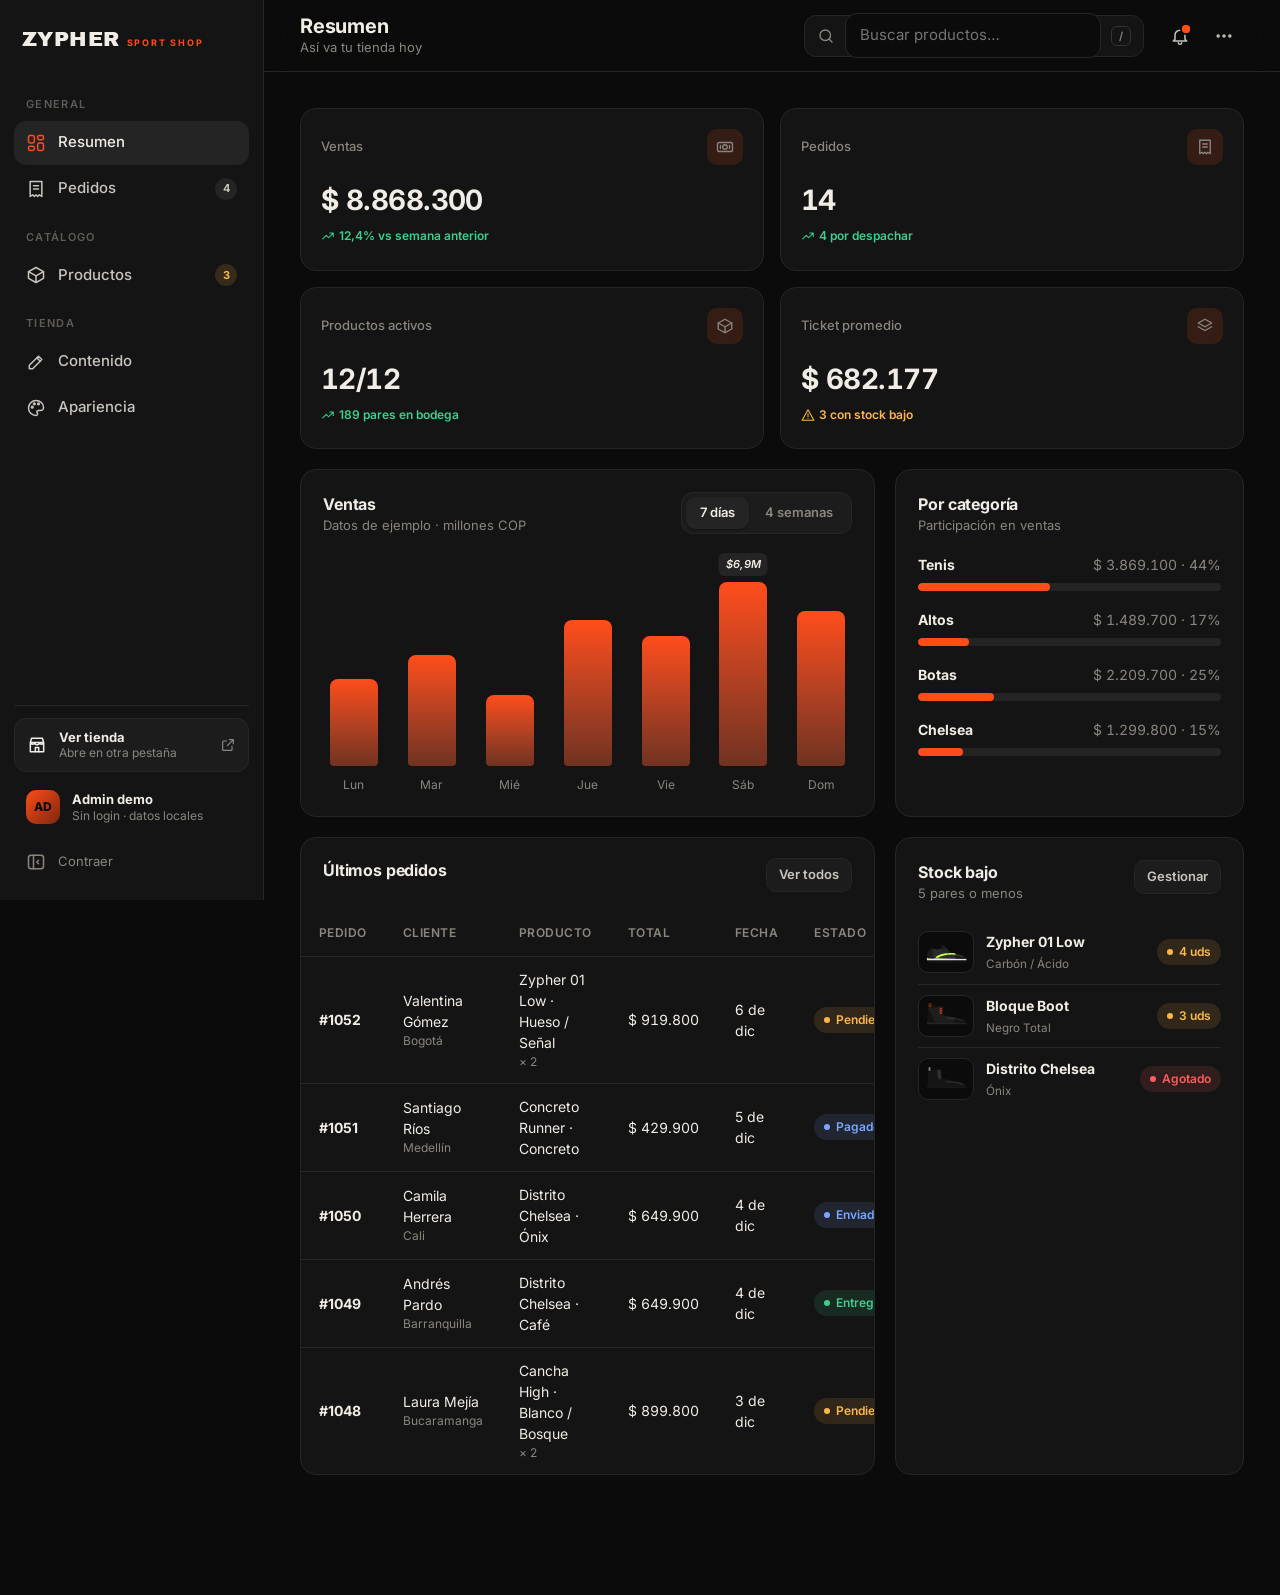
==== commit 49698978: "Renombrar la plataforma a Zypher Sport Shop Marca, logo (ZYPHER + SPORT SHOP), títulos, modelos (Zyp" ====
--- a/admin/index.html
+++ b/admin/index.html
@@ -4,7 +4,7 @@
   <meta charset="utf-8">
   <meta name="viewport" content="width=device-width, initial-scale=1, viewport-fit=cover">
   <meta name="theme-color" content="#0e0e0e">
-  <title>Panel admin — ASFALTO</title>
+  <title>Panel admin — Zypher Sport Shop</title>
   <meta name="robots" content="noindex">
   <link rel="preconnect" href="https://fonts.googleapis.com">
   <link href="https://fonts.googleapis.com/css2?family=Archivo+Black&family=Inter:wght@400;500;600;700&display=swap" rel="stylesheet">
@@ -44,8 +44,7 @@
   <!-- Sidebar: completa en PC, riel de íconos en tablet, cajón deslizable en móvil -->
   <aside class="sidebar" id="sidebar" aria-label="Navegación del panel">
     <div class="sb-brand">
-      <a href="../" class="logo" id="brandLogo">ASFALTO<span>®</span></a>
-      <span class="sb-badge">Admin</span>
+      <a href="../" class="logo" id="brandLogo">ZYPHER<span>Sport Shop</span></a>
       <button class="icon-btn sb-close" data-drawer="close" aria-label="Cerrar menú"><svg><use href="#i-x"/></svg></button>
     </div>
 
@@ -209,7 +208,7 @@
           <div class="stack">
             <div class="card form-card">
               <div class="fc-head"><h2>Marca</h2><p>Se usa en el logo, la pestaña del navegador y el panel.</p></div>
-              <div class="fc-body"><label>Nombre de la tienda<input name="brand" required maxlength="24"></label></div>
+              <div class="fc-body"><label>Nombre de la tienda<input name="brand" required maxlength="32"></label></div>
             </div>
             <div class="card form-card">
               <div class="fc-head"><h2>Color de acento</h2><p>Botones, barra de anuncio, ofertas y detalles.</p></div>
@@ -225,7 +224,7 @@
             <p class="muted small">Vista previa</p>
             <div class="mock-site">
               <div class="mock-bar">Envío gratis desde $300.000</div>
-              <div class="mock-nav"><b id="mockBrand">ASFALTO</b><i></i><i></i><i></i></div>
+              <div class="mock-nav"><b id="mockBrand">ZYPHER</b><i></i><i></i><i></i></div>
               <div class="mock-hero">
                 <div><span class="mock-h">CAMINA LA CIUDAD A <em>TU</em> RITMO.</span><span class="mock-btn">Comprar ahora</span></div>
                 <div class="mock-disc"></div>
@@ -280,7 +279,7 @@
         <div class="ed-fields">
           <section class="ed-tab" data-panel="info">
             <div class="row">
-              <label>Nombre<input name="name" required placeholder="Asfalto 03 Low"></label>
+              <label>Nombre<input name="name" required placeholder="Zypher 03 Low"></label>
               <label>Color / variante<input name="colorway" required placeholder="Negro / Blanco"></label>
             </div>
             <div class="row">
--- a/admin/admin.css
+++ b/admin/admin.css
@@ -60,7 +60,8 @@
 .sidebar { position: fixed; inset: 0 auto 0 0; z-index: 40; width: var(--sb-w); display: flex; flex-direction: column; gap: 8px; padding: 18px 14px; background: var(--surface); border-right: 1px solid var(--line); transition: width .3s var(--ease), transform .35s var(--ease); overflow: hidden; }
 .sb-brand { display: flex; align-items: center; gap: 10px; height: 44px; padding: 0 8px; margin-bottom: 10px; }
 .logo { font-family: var(--display); font-size: 21px; letter-spacing: .02em; white-space: nowrap; }
-.logo span { color: var(--accent); font-size: .6em; vertical-align: super; }
+.logo { display: inline-flex; align-items: baseline; gap: 7px; text-transform: uppercase; white-space: nowrap; }
+.logo span { font-family: var(--body); font-size: 9px; font-weight: 700; letter-spacing: .2em; text-transform: uppercase; color: var(--accent); }
 .sb-badge { padding: 3px 8px; border-radius: 6px; background: var(--accent-soft); color: var(--accent); font-size: 11px; font-weight: 700; letter-spacing: .06em; text-transform: uppercase; }
 .sb-close { display: none; margin-left: auto; }
 .sb-nav { display: flex; flex-direction: column; gap: 2px; overflow-y: auto; }
@@ -92,8 +93,8 @@
 body.rail .sb-store span, body.rail .sb-store .ext, body.rail .sb-user span, body.rail .sb-collapse span { display: none; }
 body.rail .sb-label { display: block; height: 14px; padding: 0; font-size: 0; }
 body.rail .logo { font-size: 0; }
-body.rail .logo::before { content: 'A'; font-size: 22px; }
-body.rail .logo span { font-size: 12px; }
+body.rail .logo::before { content: 'Z'; font-size: 22px; }
+body.rail .logo span { display: none; }
 body.rail .sb-nav button, body.rail .sb-store, body.rail .sb-user, body.rail .sb-collapse { justify-content: center; padding: 0; }
 body.rail .sb-store, body.rail .sb-user { height: 44px; }
 body.rail .sb-collapse svg { transform: scaleX(-1); }
@@ -272,7 +273,7 @@
 .mock-site { --pv: var(--accent); border-radius: 14px; overflow: hidden; background: #0e0e0e; border: 1px solid var(--line); }
 .mock-bar { padding: 6px; text-align: center; font-size: 10px; font-weight: 700; color: #0e0e0e; background: var(--pv); transition: background .3s; }
 .mock-nav { display: flex; align-items: center; gap: 8px; padding: 10px 14px; border-bottom: 1px solid #222; }
-.mock-nav b { font-family: var(--display); font-weight: 400; font-size: 13px; margin-right: auto; }
+.mock-nav b { text-transform: uppercase; font-family: var(--display); font-weight: 400; font-size: 13px; margin-right: auto; }
 .mock-nav i { width: 22px; height: 4px; border-radius: 3px; background: #2a2a2a; }
 .mock-hero { display: grid; grid-template-columns: 1.2fr 1fr; align-items: center; gap: 10px; margin: 12px; padding: 16px; border-radius: 12px; background: #161616; }
 .mock-h { display: block; font-family: var(--display); font-size: 15px; line-height: 1.05; margin-bottom: 12px; }
@@ -393,8 +394,8 @@
   .sidebar .sb-store span, .sidebar .sb-store .ext, .sidebar .sb-user span, .sidebar .sb-collapse { display: none; }
   .sidebar .sb-label { display: block; height: 14px; padding: 0; font-size: 0; }
   .sidebar .logo { font-size: 0; }
-  .sidebar .logo::before { content: 'A'; font-size: 22px; }
-  .sidebar .logo span { font-size: 12px; }
+  .sidebar .logo::before { content: 'Z'; font-size: 22px; }
+  .sidebar .logo span { display: none; }
   .sidebar .sb-nav button, .sidebar .sb-store, .sidebar .sb-user { justify-content: center; padding: 0; }
   .sidebar .sb-store, .sidebar .sb-user { height: 44px; }
   .sidebar .sb-brand { justify-content: center; padding: 0; }
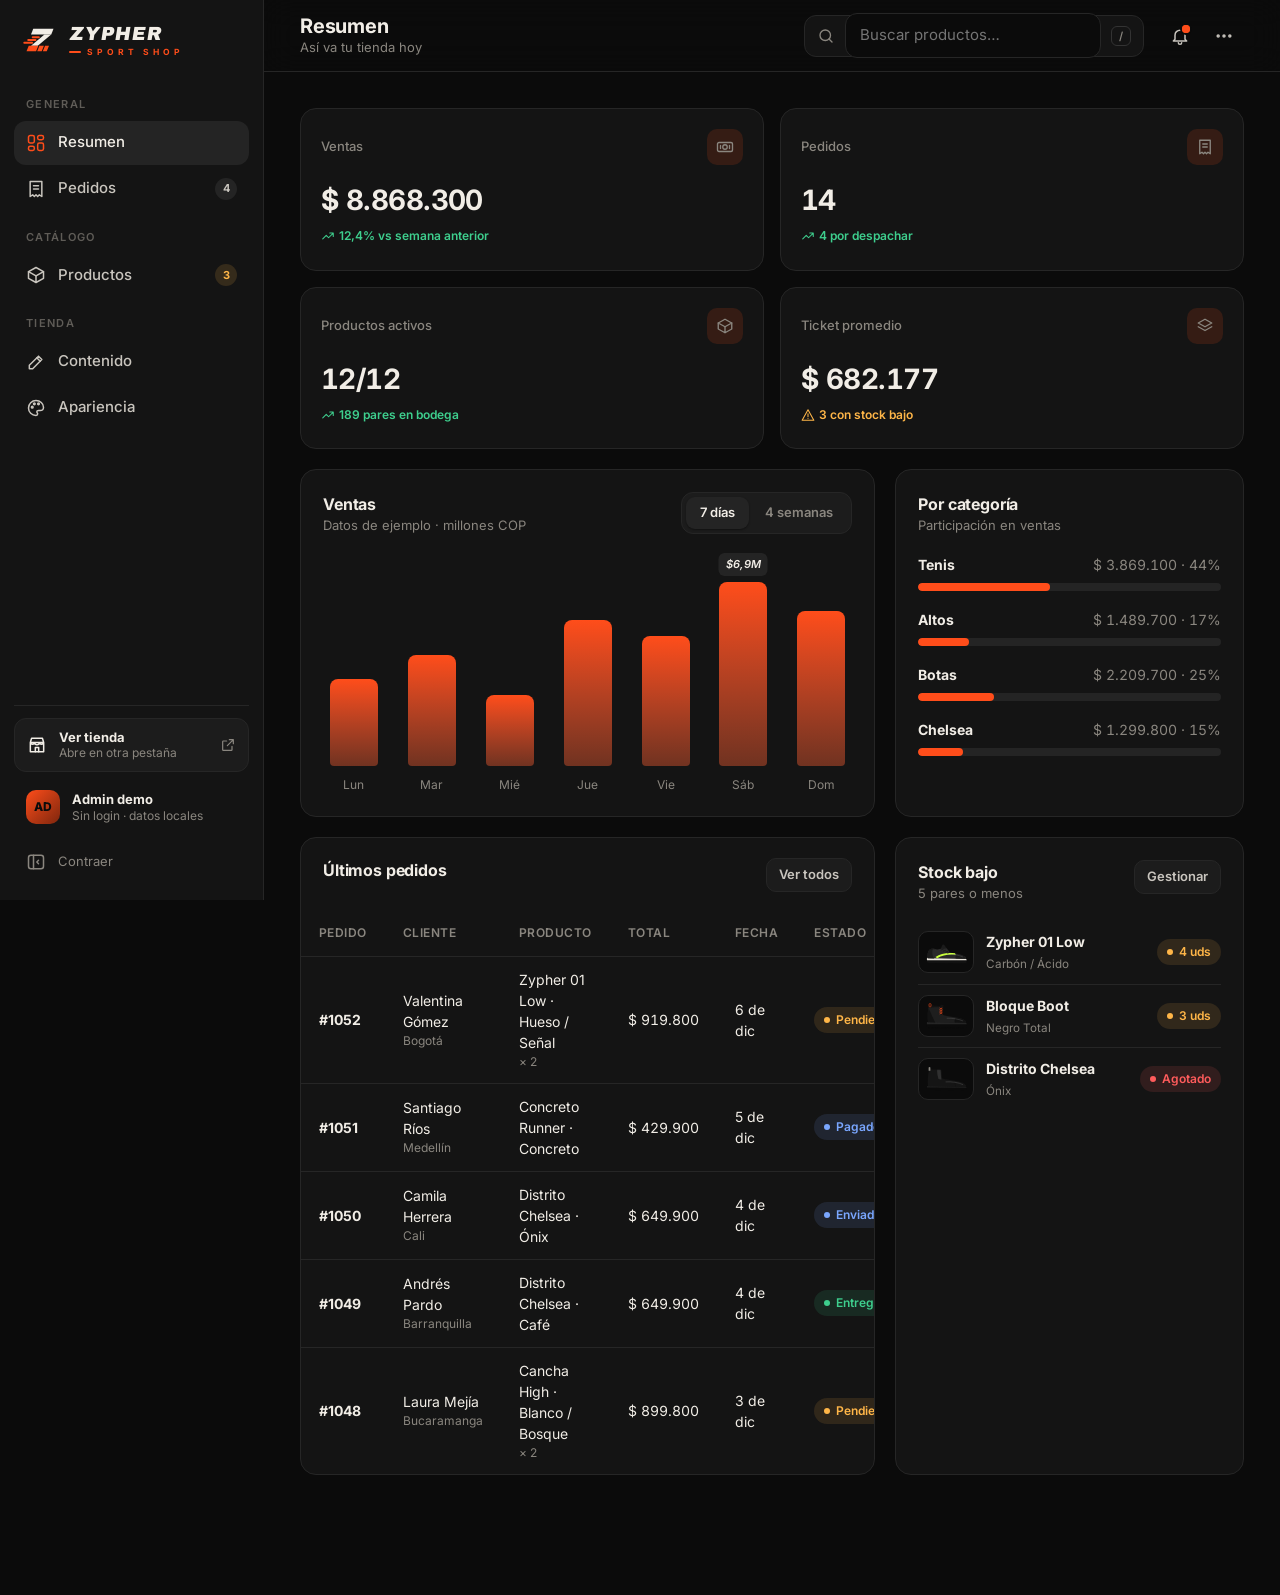
==== commit 5b0f9188: "Logo Zypher: isotipo con suela y estelas de viento Z itálica cuya base es una suela con tacos en col" ====
--- a/admin/index.html
+++ b/admin/index.html
@@ -8,7 +8,9 @@
   <meta name="robots" content="noindex">
   <link rel="preconnect" href="https://fonts.googleapis.com">
   <link href="https://fonts.googleapis.com/css2?family=Archivo+Black&family=Inter:wght@400;500;600;700&display=swap" rel="stylesheet">
+  <link rel="icon" href="../favicon.svg" type="image/svg+xml">
   <link rel="stylesheet" href="admin.css">
+  <link rel="stylesheet" href="../logo.css">
 </head>
 <body>
   <svg width="0" height="0" style="position:absolute" aria-hidden="true">
--- a/admin/admin.css
+++ b/admin/admin.css
@@ -59,9 +59,8 @@
 /* ---------- Sidebar ---------- */
 .sidebar { position: fixed; inset: 0 auto 0 0; z-index: 40; width: var(--sb-w); display: flex; flex-direction: column; gap: 8px; padding: 18px 14px; background: var(--surface); border-right: 1px solid var(--line); transition: width .3s var(--ease), transform .35s var(--ease); overflow: hidden; }
 .sb-brand { display: flex; align-items: center; gap: 10px; height: 44px; padding: 0 8px; margin-bottom: 10px; }
-.logo { font-family: var(--display); font-size: 21px; letter-spacing: .02em; white-space: nowrap; }
-.logo { display: inline-flex; align-items: baseline; gap: 7px; text-transform: uppercase; white-space: nowrap; }
-.logo span { font-family: var(--body); font-size: 9px; font-weight: 700; letter-spacing: .2em; text-transform: uppercase; color: var(--accent); }
+.sidebar .logo .mark { width: 36px; height: 36px; }
+.sidebar .wm b { font-size: 19px; }
 .sb-badge { padding: 3px 8px; border-radius: 6px; background: var(--accent-soft); color: var(--accent); font-size: 11px; font-weight: 700; letter-spacing: .06em; text-transform: uppercase; }
 .sb-close { display: none; margin-left: auto; }
 .sb-nav { display: flex; flex-direction: column; gap: 2px; overflow-y: auto; }
@@ -92,9 +91,7 @@
 body.rail .sb-nav button span, body.rail .sb-label, body.rail .sb-badge, body.rail .count,
 body.rail .sb-store span, body.rail .sb-store .ext, body.rail .sb-user span, body.rail .sb-collapse span { display: none; }
 body.rail .sb-label { display: block; height: 14px; padding: 0; font-size: 0; }
-body.rail .logo { font-size: 0; }
-body.rail .logo::before { content: 'Z'; font-size: 22px; }
-body.rail .logo span { display: none; }
+body.rail .logo .wm { display: none; }
 body.rail .sb-nav button, body.rail .sb-store, body.rail .sb-user, body.rail .sb-collapse { justify-content: center; padding: 0; }
 body.rail .sb-store, body.rail .sb-user { height: 44px; }
 body.rail .sb-collapse svg { transform: scaleX(-1); }
@@ -393,9 +390,7 @@
   .sidebar .sb-nav button span, .sidebar .sb-label, .sidebar .sb-badge, .sidebar .count,
   .sidebar .sb-store span, .sidebar .sb-store .ext, .sidebar .sb-user span, .sidebar .sb-collapse { display: none; }
   .sidebar .sb-label { display: block; height: 14px; padding: 0; font-size: 0; }
-  .sidebar .logo { font-size: 0; }
-  .sidebar .logo::before { content: 'Z'; font-size: 22px; }
-  .sidebar .logo span { display: none; }
+  .sidebar .logo .wm { display: none; }
   .sidebar .sb-nav button, .sidebar .sb-store, .sidebar .sb-user { justify-content: center; padding: 0; }
   .sidebar .sb-store, .sidebar .sb-user { height: 44px; }
   .sidebar .sb-brand { justify-content: center; padding: 0; }
--- a/logo.css
+++ b/logo.css
@@ -0,0 +1,16 @@
+/* Logo Zypher: isotipo (Z con suela y estelas de viento) + logotipo. Compartido por tienda y admin. */
+.logo { display: inline-flex; align-items: center; gap: 11px; color: var(--ink); white-space: nowrap; text-transform: uppercase; text-decoration: none; }
+.logo .mark { width: 40px; height: 40px; flex: none; overflow: visible; }
+.mark .ink { fill: currentColor; }
+.mark .acc { fill: var(--accent); }
+.mark .streak { fill: none; stroke: var(--accent); stroke-width: 3.4; stroke-linecap: round; transition: transform .45s cubic-bezier(.2, .8, .2, 1); }
+.mark .streak:nth-of-type(2) { transition-delay: .04s; }
+.mark .streak:nth-of-type(3) { transition-delay: .08s; }
+.mark .zbody { transition: transform .45s cubic-bezier(.2, .8, .2, 1); }
+.logo:hover .mark .streak { transform: translateX(-4px); }
+.logo:hover .mark .zbody { transform: translateX(1.5px); }
+.wm { display: grid; justify-items: start; line-height: 1; }
+.wm b { display: block; font-family: var(--display); font-weight: 400; font-size: 22px; letter-spacing: .035em; transform: skewX(-9deg); transform-origin: left bottom; }
+.wm small { display: flex; align-items: center; gap: 6px; margin-top: 5px; font-family: var(--body); font-size: 8.5px; font-weight: 700; letter-spacing: .46em; color: var(--accent); }
+.wm small::before { content: ''; width: 12px; height: 2px; border-radius: 2px; background: currentColor; }
+@media (prefers-reduced-motion: reduce) { .mark .streak, .mark .zbody { transition: none; } }
